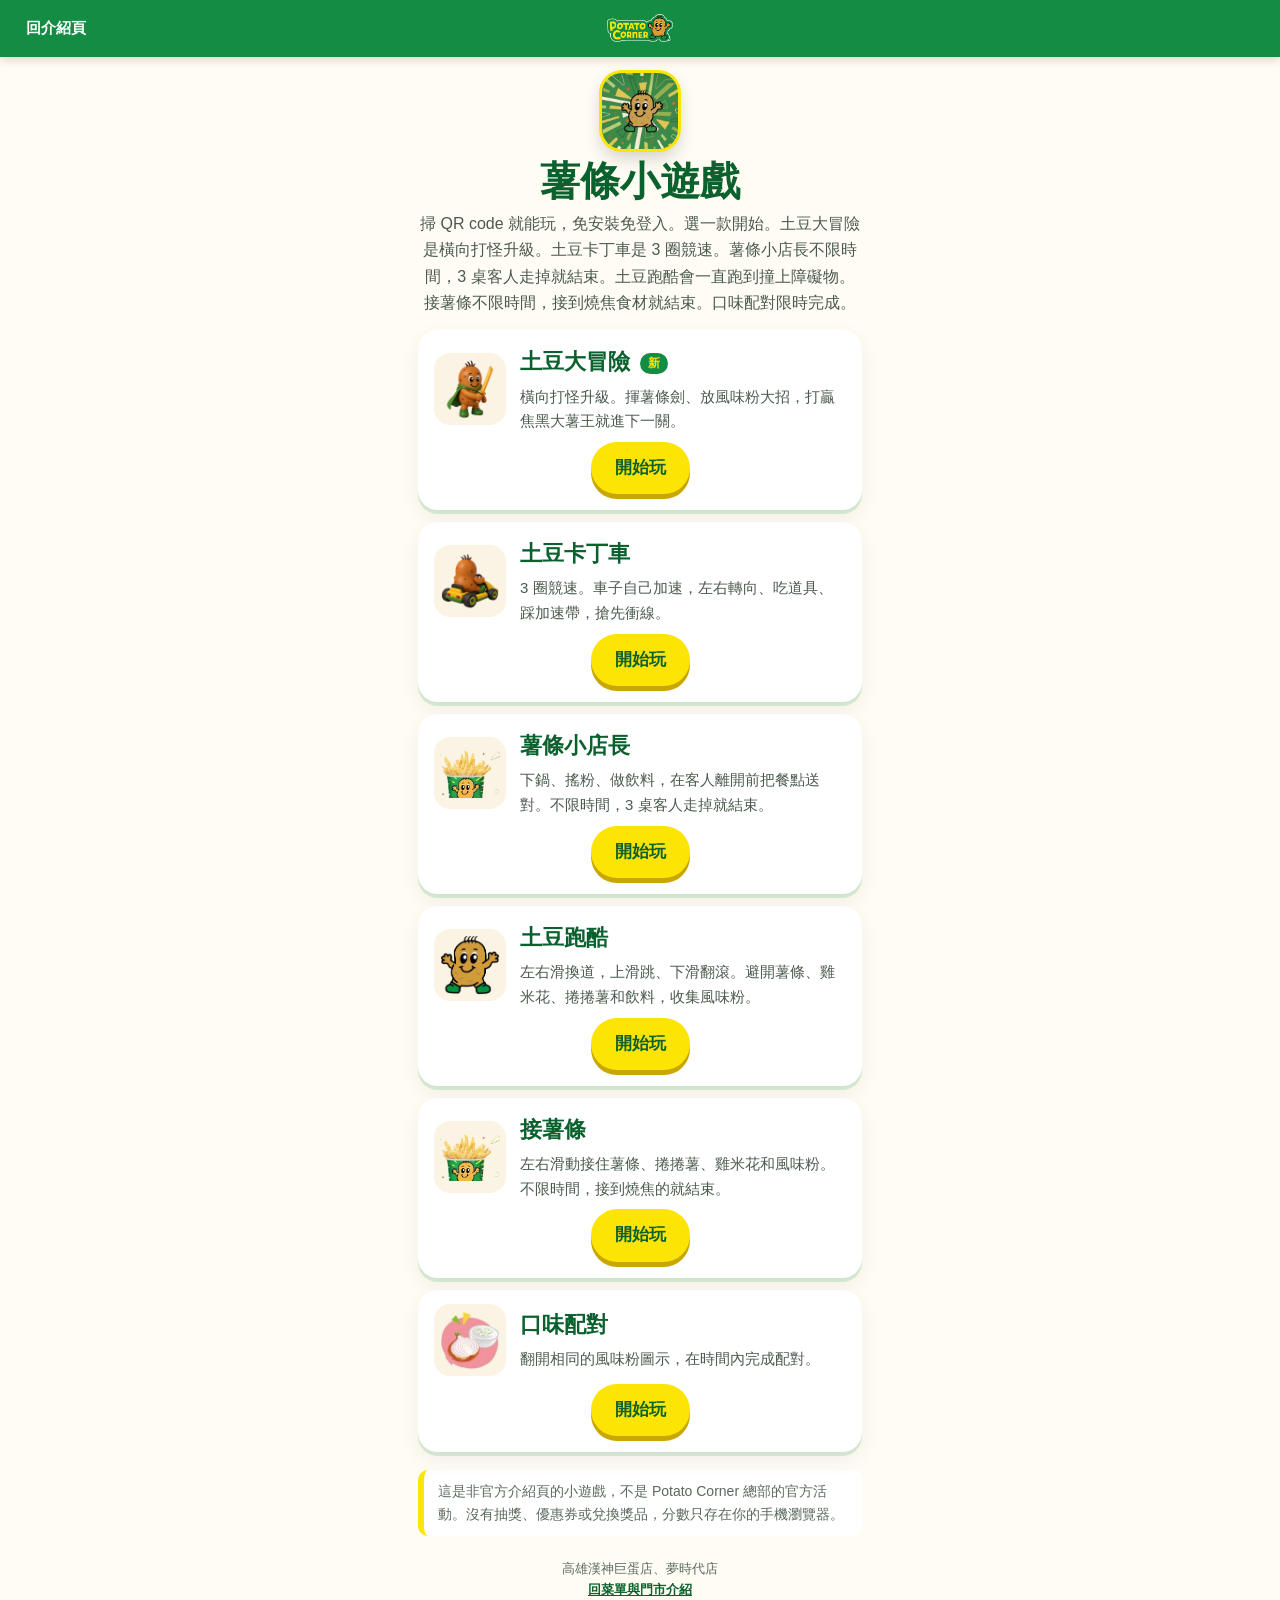
==== games/index.html @ 72d2b655 "Lock game pages against iOS Safari double-tap and pinch zoom" ====
<!DOCTYPE html>
<html lang="zh-Hant-TW">
<head>
<meta charset="utf-8">
<meta name="viewport" content="width=device-width,initial-scale=1,maximum-scale=1.0,user-scalable=no,viewport-fit=cover">
<meta name="theme-color" content="#148c44">
<meta name="apple-mobile-web-app-capable" content="yes">
<title>薯條小遊戲｜Potato Corner（非官方）</title>
<meta name="description" content="六款手機網頁薯條小遊戲：土豆大冒險、土豆卡丁車、薯條小店長、土豆跑酷、接薯條、口味配對。掃 QR code 就能玩，免安裝免登入。這是非官方介紹頁的小遊戲。">
<link rel="icon" href="../assets/favicon.svg" type="image/svg+xml">
<link rel="apple-touch-icon" href="../assets/apple-touch-icon.png">
<link rel="stylesheet" href="games.css?v=24">
</head>
<body class="menu">
<header class="topbar">
<a class="back" href="../index.html">回介紹頁</a>
<a class="brand" href="../index.html"><img src="../assets/logo.webp" alt="Potato Corner" height="28"></a>
<span class="home" style="visibility:hidden;padding:6px 12px">回介紹頁</span>
</header>
<main class="wrap">
<div class="hero-mini">
<img class="mascot-s" src="../assets/mascot.webp" alt="Potato Corner 吉祥物" width="92" height="92">
<h1>薯條小遊戲</h1>
<p>掃 QR code 就能玩，免安裝免登入。選一款開始。土豆大冒險是橫向打怪升級。土豆卡丁車是 3 圈競速。薯條小店長不限時間，3 桌客人走掉就結束。土豆跑酷會一直跑到撞上障礙物。接薯條不限時間，接到燒焦食材就結束。口味配對限時完成。</p>
</div>
<div class="glist">
<a class="gcard" href="quest.html">
<div class="row">
<img class="ico" src="img/quest/thumb.webp" alt="" width="72" height="72">
<div>
<h2>土豆大冒險 <span class="new">新</span></h2>
<p>橫向打怪升級。揮薯條劍、放風味粉大招，打贏焦黑大薯王就進下一關。</p>
</div>
</div>
<div class="go"><span class="btn">開始玩</span></div>
</a>
<a class="gcard" href="kart.html">
<div class="row">
<img class="ico" src="img/kart/thumb.webp" alt="" width="72" height="72">
<div>
<h2>土豆卡丁車</h2>
<p>3 圈競速。車子自己加速，左右轉向、吃道具、踩加速帶，搶先衝線。</p>
</div>
</div>
<div class="go"><span class="btn">開始玩</span></div>
</a>
<a class="gcard" href="shop.html">
<div class="row">
<img class="ico" src="img/fries.png" alt="" width="72" height="72">
<div>
<h2>薯條小店長</h2>
<p>下鍋、搖粉、做飲料，在客人離開前把餐點送對。不限時間，3 桌客人走掉就結束。</p>
</div>
</div>
<div class="go"><span class="btn">開始玩</span></div>
</a>
<a class="gcard" href="run.html">
<div class="row">
<img class="ico" src="img/mascot-run.png" alt="" width="72" height="72">
<div>
<h2>土豆跑酷</h2>
<p>左右滑換道，上滑跳、下滑翻滾。避開薯條、雞米花、捲捲薯和飲料，收集風味粉。</p>
</div>
</div>
<div class="go"><span class="btn">開始玩</span></div>
</a>
<a class="gcard" href="catch.html">
<div class="row">
<img class="ico" src="../assets/icons/fries.webp?v=11" alt="" width="72" height="72">
<div>
<h2>接薯條</h2>
<p>左右滑動接住薯條、捲捲薯、雞米花和風味粉。不限時間，接到燒焦的就結束。</p>
</div>
</div>
<div class="go"><span class="btn">開始玩</span></div>
</a>
<a class="gcard" href="match.html">
<div class="row">
<img class="ico" src="../assets/icons/onion.webp?v=11" alt="" width="72" height="72">
<div>
<h2>口味配對</h2>
<p>翻開相同的風味粉圖示，在時間內完成配對。</p>
</div>
</div>
<div class="go"><span class="btn">開始玩</span></div>
</a>
</div>
<p class="note">這是非官方介紹頁的小遊戲，不是 Potato Corner 總部的官方活動。沒有抽獎、優惠券或兌換獎品，分數只存在你的手機瀏覽器。</p>
<p class="foot">高雄漢神巨蛋店、夢時代店<br><a href="../index.html">回菜單與門市介紹</a></p>
</main>
</body>
</html>
---- games/games.css ----
/* Potato Corner fries mini-games — shared shell */
:root{--g:#148c44;--gd:#0b612e;--y:#fce404;--yl:#fff6bf;--ink:#1d2b1f;--bg:#fffdf3;--card:#fff;--r:20px}
*{box-sizing:border-box}
html{scroll-behavior:smooth}
body{margin:0;font-family:-apple-system,BlinkMacSystemFont,"PingFang TC","Noto Sans TC","Microsoft JhengHei",sans-serif;color:var(--ink);background:var(--bg);line-height:1.65;-webkit-text-size-adjust:100%;-webkit-tap-highlight-color:transparent}
html,body,canvas,button{
  touch-action:none;
  -webkit-user-select:none;
  user-select:none;
  -webkit-touch-callout:none;
}
/* menu and overlays still need to scroll, but not pinch/double-tap zoom */
body.menu,
body.menu .wrap,
body.menu .glist,
body.menu .topbar,
body.menu a,
body.menu button,
.overlay,
.overlay a,
.overlay button,
.how{
  touch-action:manipulation;
  -webkit-user-select:none;
  user-select:none;
  -webkit-touch-callout:none;
}
a{color:var(--gd)}
img{max-width:100%;height:auto;display:block}
button,input{font-family:inherit}
.btn{display:inline-block;background:var(--y);color:var(--gd);font-weight:800;text-decoration:none;padding:12px 24px;border-radius:99px;border:0;font-size:17px;box-shadow:0 5px 0 #c9a600;cursor:pointer;transition:transform .15s,box-shadow .15s}
.btn:hover{transform:translateY(-2px)}
.btn:active{transform:translateY(4px);box-shadow:0 1px 0 #c9a600}
.btn.ghost{background:transparent;color:#fff;box-shadow:inset 0 0 0 2px #fff}
.btn.quiet{background:#fff;color:var(--gd);box-shadow:0 3px 0 rgba(11,97,46,.25)}

/* menu */
body.menu{min-height:100vh;min-height:100dvh;padding:0 0 28px;padding-bottom:calc(28px + env(safe-area-inset-bottom))}
.topbar{display:flex;align-items:center;justify-content:space-between;gap:10px;padding:10px 14px;padding-top:calc(10px + env(safe-area-inset-top));background:var(--g);position:sticky;top:0;z-index:20;box-shadow:0 2px 10px rgba(0,0,0,.18)}
.topbar .back,.topbar .home{flex:none;color:#fff;text-decoration:none;font-weight:700;font-size:15px;padding:6px 12px;border-radius:99px}
.topbar .back:active,.topbar .home:active{background:var(--y);color:var(--gd)}
.topbar .brand{flex:1;display:flex;justify-content:center}
.topbar .brand img{height:28px;width:auto;margin:0 auto}
.wrap{max-width:480px;margin:0 auto;padding:0 18px}
.hero-mini{text-align:center;padding:16px 0 0}
.hero-mini h1{margin:8px 0 6px;font-size:clamp(28px,8vw,40px);color:var(--gd);line-height:1.2}
.hero-mini p{margin:0 auto;max-width:36em;color:#4b5a4d}
.mascot-s{width:76px;height:76px;margin:0 auto;border-radius:20px;box-shadow:0 0 0 3px var(--y),0 8px 18px rgba(0,0,0,.2);object-fit:cover;background:#fff}
.glist{display:grid;gap:12px;margin:14px 0}
.gcard{display:block;background:#fff;border-radius:var(--r);padding:12px 14px 14px;text-decoration:none;color:var(--ink);box-shadow:0 4px 0 rgba(11,138,62,.15),0 8px 22px rgba(0,0,0,.06);border:2px solid transparent;transition:transform .15s,border-color .15s}
.gcard:hover,.gcard:active{border-color:var(--y);transform:translateY(-3px)}
.gcard .row{display:flex;gap:14px;align-items:center}
.gcard .ico{flex:none;width:72px;height:72px;object-fit:contain;background:#fbf4e4;border-radius:16px;padding:6px}
.gcard h2{margin:0 0 4px;font-size:22px;color:var(--gd)}
.gcard p{margin:0;font-size:15px;color:#4b5a4d}
.gcard .go{margin-top:8px;text-align:center}
.note{font-size:14px;color:#5a6a5c;background:#fff;border-left:6px solid var(--y);padding:10px 14px;border-radius:10px;margin:18px 0}
.foot{font-size:13px;color:#5a6a5c;text-align:center;margin:22px 0 8px}
.foot a{font-weight:700}

/* play pages */
body.play{background:#10331c;color:#fff;min-height:100vh;min-height:100dvh;display:flex;flex-direction:column;overflow:hidden;padding-bottom:env(safe-area-inset-bottom);touch-action:none;user-select:none;-webkit-user-select:none;-webkit-touch-callout:none}
body.play .topbar{flex:none}
body.play h1{margin:10px 18px 0;font-size:22px;color:var(--y);text-align:center}
body.play .hint{margin:2px 18px 8px;text-align:center;color:#cfe9d7;font-size:14px}
.hud{display:flex;justify-content:space-between;gap:8px;flex:none;max-width:520px;width:100%;margin:0 auto;padding:0 16px 8px;font-weight:800;font-size:16px}
.hud b{color:var(--y)}
body.play{overscroll-behavior:none}
.stagewrap{position:relative;flex:1 1 auto;min-height:280px;margin:0 12px 8px;border-radius:24px;overflow:hidden;box-shadow:0 0 0 4px var(--y),0 14px 30px rgba(0,0,0,.35);background:linear-gradient(#fff6bf,#ffe36b);max-width:520px;width:calc(100% - 24px);align-self:center}
canvas#stage{display:block;width:100%;height:100%;touch-action:none;-webkit-user-select:none;user-select:none}
.overlay{position:absolute;inset:0;z-index:30;display:flex;flex-direction:column;align-items:center;justify-content:center;gap:10px;background:rgba(6,107,46,.88);padding:18px 16px;overflow-y:auto;-webkit-overflow-scrolling:touch}
.overlay[hidden]{display:none!important}
.overlay .ovt{margin:0;font-size:26px;font-weight:800}
.overlay .ovs{margin:0;font-size:16px;text-align:center;max-width:22em}
.overlay .big{font-size:40px;font-weight:900;color:var(--y)}
.fine{flex:none;margin:0 16px 10px;font-size:12px;color:#9fcdb0;text-align:center}
.rec{width:100%;max-width:330px;background:#fff;color:var(--ink);border-radius:18px;padding:10px 12px;box-shadow:0 4px 0 rgba(0,0,0,.18);text-align:left}
.rec .recl{display:inline-block;background:var(--g);color:var(--y);font-weight:900;font-size:13px;border-radius:99px;padding:1px 12px}
.rec .recb{display:flex;gap:10px;align-items:center;margin:6px 0}
.rec img{width:68px;height:68px;border-radius:14px;object-fit:cover;background:#fbf4e4;flex:none}
.rec img.sq{object-fit:contain;padding:3px;box-sizing:border-box}
.rec b{display:block;font-size:17px;line-height:1.3}
.rec span.rt{display:block;font-size:14px;color:#4b5a4d;line-height:1.45}
.rec a.go{display:block;text-align:center;background:var(--y);color:var(--gd);font-weight:800;text-decoration:none;border-radius:99px;padding:6px 12px;font-size:15px}

/* match */
.match-stage{position:absolute;inset:0;display:flex;flex-direction:column;padding:10px;background:linear-gradient(#fff6bf,#ffe36b)}
.board{flex:1;display:grid;grid-template-columns:repeat(3,1fr);grid-template-rows:repeat(4,1fr);gap:8px;min-height:0}
.mcard{position:relative;border:0;padding:0;background:transparent;cursor:pointer;perspective:600px;min-height:0}
.mcard .inner{position:absolute;inset:0;transition:transform .35s ease;transform-style:preserve-3d;border-radius:14px}
.mcard.on .inner,.mcard.ok .inner{transform:rotateY(180deg)}
.mcard .face{position:absolute;inset:0;backface-visibility:hidden;-webkit-backface-visibility:hidden;border-radius:14px;display:flex;flex-direction:column;align-items:center;justify-content:center;box-shadow:0 3px 0 rgba(11,97,46,.2)}
.mcard .front{background:var(--g);border:3px solid var(--y)}
.mcard .front img{width:58%;height:auto;max-height:64%;object-fit:contain;background:var(--y);border-radius:50%;padding:3px;box-sizing:border-box}
.mcard .back{background:#fff;border:3px solid var(--gd);transform:rotateY(180deg);padding:6px}
.mcard .back img{width:70%;height:58%;object-fit:contain}
.mcard .back span{font-size:11px;font-weight:800;color:var(--gd);text-align:center;line-height:1.2;margin-top:2px}
.mcard.ok .back{border-color:var(--g);background:#eaffef}
.mcard:disabled{cursor:default}

@media (prefers-reduced-motion:reduce){
*,*::before,*::after{animation:none!important;transition:none!important}
.mcard .inner{transition:none}
}

/* run menu badge */
.gcard h2 .new{display:inline-block;background:var(--g);color:var(--y);font-size:12px;font-weight:900;border-radius:99px;padding:1px 8px;vertical-align:middle;margin-left:4px;line-height:1.6}

/* run fullscreen shell */
html.runpage{height:100%;height:100dvh;width:100%;width:100dvw;overflow:hidden;overscroll-behavior:none;touch-action:none}
body.play.runpage{position:fixed;inset:0;width:100vw;width:100dvw;height:100%;height:100dvh;margin:0;padding:0;overflow:hidden;overscroll-behavior:none;touch-action:none;background:#1a3d52}
body.play.runpage .stagewrap{position:absolute;inset:0;width:100vw;width:100dvw;height:100%;height:100dvh;max-width:none;margin:0;border-radius:0;box-shadow:none;align-self:auto;background:#1a3d52;overflow:hidden}
body.play.runpage,body.play.runpage .stagewrap,body.play.runpage canvas#stage{touch-action:none;overscroll-behavior:none}
body.play.runpage canvas#stage{position:absolute;inset:0;width:100%!important;height:100%!important;display:block;margin:0;border:0;border-radius:0}
body.play.runpage .runback{position:absolute;z-index:40;top:calc(8px + env(safe-area-inset-top,0px));left:calc(8px + env(safe-area-inset-left,0px));color:#fff;text-decoration:none;font-weight:700;font-size:13px;line-height:1;padding:7px 11px;border-radius:99px;background:rgba(0,0,0,.36)}
body.play.runpage .runhud{position:absolute;z-index:35;top:calc(10px + env(safe-area-inset-top,0px));left:0;right:0;display:flex;justify-content:center;flex-wrap:wrap;gap:10px 14px;padding:0 12px 0 72px;box-sizing:border-box;font-size:12px;font-weight:700;color:rgba(255,255,255,.86);text-shadow:0 1px 3px rgba(0,0,0,.6);pointer-events:none}
body.play.runpage .runhud b{color:#fce404;font-weight:800}
body.play.runpage .runhud[hidden]{display:none!important}
body.play.runpage .overlay{padding:18px 16px;padding-top:calc(52px + env(safe-area-inset-top,0px));padding-bottom:calc(16px + env(safe-area-inset-bottom,0px))}
.overlay.runstart{background:linear-gradient(180deg,rgba(6,70,28,.42),rgba(6,50,22,.72)),url("img/start-bg.jpg") center/cover no-repeat;justify-content:flex-end}
.overlay .ovlogo{height:44px;width:auto;background:#fff;border-radius:12px;padding:5px 10px;margin-bottom:2px}
.how{width:100%;max-width:330px;background:rgba(6,50,20,.78);border-radius:16px;padding:10px 14px;text-align:left;font-weight:700;font-size:14px;line-height:1.55}
.how div{display:flex;gap:8px;align-items:flex-start;margin:4px 0}
.how span{flex:none;min-width:28px;color:var(--y)}
body.play.runpage .overlay .fine{flex:none;margin:10px 8px 0;font-size:11px;line-height:1.45;color:#d7eadc;text-align:center;max-width:26em}

/* shop manager v9 — endless, cola/sprite/tea, larger order bubbles */
html.shoppage{height:100%;height:100dvh;overflow:hidden;overscroll-behavior:none}
body.play.shoppage{position:fixed;inset:0;width:100vw;height:100%;height:100dvh;margin:0;padding:0;overflow:hidden;overscroll-behavior:none;touch-action:none;background:#14633a;-webkit-user-select:none;user-select:none;-webkit-touch-callout:none}
body.play.shoppage .stagewrap{position:absolute;inset:0;width:100%;height:100%;max-width:none;margin:0;border-radius:0;box-shadow:none;align-self:auto;background:#14633a;overflow:hidden}
.shop-stage{position:absolute;inset:0;overflow:hidden;color:var(--ink);background:#1a7a42}

/* top HUD: coins left, lives right — keep the center clear for order bubbles */
.shop-tophud{position:absolute;left:0;right:0;top:0;z-index:30;height:34px;display:flex;align-items:center;justify-content:space-between;padding:3px 8px;padding-top:calc(3px + env(safe-area-inset-top,0px));padding-right:78px;pointer-events:none;box-sizing:content-box}
.shop-tophud > *{pointer-events:auto}
.shop-tophud[hidden]{display:flex!important;visibility:hidden;pointer-events:none}
body.play.shoppage.playing .shop-tophud[hidden]{display:flex!important;visibility:visible;pointer-events:none}
body.play.shoppage.playing .shop-tophud[hidden] > *{pointer-events:auto}
.hud-left,.hud-right{display:flex;align-items:center;gap:8px;pointer-events:auto;z-index:2}
.shopback{color:#fff;text-decoration:none;font-weight:700;font-size:12px;padding:5px 10px;border-radius:99px;background:rgba(0,0,0,.38);z-index:2}
.hud-pause{appearance:none;border:0;background:rgba(0,0,0,.4);color:#fff;font-weight:800;font-size:12px;border-radius:99px;padding:5px 10px;cursor:pointer;font-family:inherit;z-index:2;margin-right:0}
.shop-stage .hud-mute{position:absolute;top:4px;right:8px;top:calc(3px + env(safe-area-inset-top,0px));z-index:34;appearance:none;border:0;background:rgba(0,0,0,.4);color:#fff;font-weight:800;font-size:12px;line-height:1;border-radius:99px;padding:5px 10px;cursor:pointer;font-family:inherit;pointer-events:auto}
.shop-stage .hud-mute[aria-pressed="true"]{background:rgba(80,20,20,.7);color:#fce404}
.hud-pause[hidden]{display:none}
body.play.shoppage.playing .hud-pause{display:block}
.hud-coin,.hud-lives{display:flex;align-items:center;gap:6px;background:rgba(8,50,22,.72);border-radius:99px;padding:4px 10px;box-shadow:0 2px 0 rgba(0,0,0,.25);color:#fff;font-size:11px;font-weight:800;white-space:nowrap;pointer-events:none}
.hud-coin b,.hud-lives b,.hud-center b{color:#fce404;font-weight:900}
.hud-center{display:none}
.lives-lab{font-size:11px}
.hearts{display:inline-flex;align-items:center;gap:3px}
.heart{position:relative;width:14px;height:14px;display:inline-block;flex:none}
.heart:before,.heart:after{content:"";position:absolute;top:1px;width:8px;height:12px;background:#ff4d62;border-radius:8px 8px 0 0}
.heart:before{left:7px;transform:rotate(-45deg);transform-origin:0 100%}
.heart:after{left:7px;transform:rotate(45deg);transform-origin:100% 100%}
.heart.off:before,.heart.off:after{background:rgba(255,255,255,.32)}
.hud-coin{display:flex;align-items:center;gap:6px}
.goalbar{display:inline-block;width:72px;height:8px;background:rgba(255,255,255,.25);border-radius:99px;overflow:hidden;vertical-align:middle}
.goalbar i,.goalbar #goalFill{display:block;height:100%;width:0;background:linear-gradient(90deg,#fce404,#fff6bf);border-radius:99px;transition:width .2s}
.goallab{font-size:10px;opacity:.95}

/* upper ~40%: street / mall, customers in a row behind the counter */
.shop-stage .plaza{position:absolute;left:0;right:0;top:0;height:56%;background:url("img/shop/plaza-wide.webp") center 30%/cover no-repeat;pointer-events:none;z-index:0}
.shop-stage .custs{position:absolute;left:0;right:0;top:calc(52px + env(safe-area-inset-top,0px));bottom:46%;height:auto;z-index:4;padding:0 6px;box-sizing:border-box;pointer-events:none}
.shop-stage .cust{position:absolute;left:50%;bottom:2%;width:20%;max-width:160px;display:flex;flex-direction:column;align-items:center;gap:3px;pointer-events:auto;cursor:pointer;border:0;background:transparent;padding:0;color:inherit;font:inherit;z-index:2;transition:left .7s ease,transform .7s ease,opacity .35s;transform:translateX(-50%);-webkit-tap-highlight-color:transparent}
.shop-stage .cust.entering{left:94%!important;transform:translateX(-50%) scale(.7);opacity:.8;z-index:1}
.shop-stage .cust.leaving{opacity:0;transform:translateX(-50%) translateY(10px) scale(.9)}
.shop-stage .cust.happy-leave{opacity:0;transform:translateX(-50%) translateY(-16px) scale(.9)}
.shop-stage .cust .bubble{background:#fff;border-radius:14px;padding:7px 8px 8px;width:auto;min-width:96px;max-width:168px;max-height:none;overflow:visible;box-shadow:0 3px 0 rgba(0,0,0,.16),0 5px 10px rgba(0,0,0,.14);display:flex;flex-wrap:wrap;gap:6px;justify-content:center;align-items:center;position:relative;box-sizing:border-box}
.shop-stage .cust .bubble:after{content:"";position:absolute;left:50%;bottom:-7px;margin-left:-6px;border:7px solid transparent;border-top-color:#fff;border-bottom-width:0}
.shop-stage .cust .need{position:relative;display:inline-flex;flex-direction:column;align-items:center;background:#fbf4e4;border-radius:9px;padding:4px 10px 5px 4px;gap:2px}
.shop-stage .cust .need img{width:32px;height:32px;object-fit:contain;display:block;max-width:none}
.shop-stage .cust .need.drink-need img{width:38px;height:38px}
.shop-stage .cust .need.drink-cola{background:#f3e0d0}
.shop-stage .cust .need.drink-sprite{background:#d9f5d4}
.shop-stage .cust .need.drink-tea{background:#f8e3b8}
.shop-stage .cust .need img.flav{position:absolute;right:1px;top:18px;width:22px;height:22px;margin:0;background:#fff;border-radius:50%;padding:1px;box-shadow:0 1px 0 rgba(0,0,0,.2)}
.shop-stage .cust .need.done{opacity:.32;filter:grayscale(.7)}
.shop-stage .cust .need.drink-need,.shop-stage .cust .need.food-need{flex-direction:column;gap:1px}
.shop-stage .cust .need .dlab{display:block;font-size:14px;font-weight:900;line-height:1.1;color:#1a1a1a;font-style:normal;letter-spacing:0;white-space:nowrap}
.shop-stage .cust .pbar{width:76%;height:8px;background:rgba(255,255,255,.55);border-radius:99px;overflow:hidden;box-shadow:0 1px 0 rgba(0,0,0,.2);flex:none}
.shop-stage .cust .pbar i{display:block;height:100%;border-radius:99px}
.shop-stage .cust .body{width:50px;height:64px;object-fit:contain;object-position:bottom center;filter:drop-shadow(0 2px 2px rgba(0,0,0,.35));pointer-events:none;display:block;max-width:none}
.shop-stage .cust .fly-coin{position:absolute;width:22px;height:22px;left:50%;margin-left:-11px;top:20%;pointer-events:none;animation:coinfly .8s ease-out forwards;z-index:5;max-width:none}
@keyframes coinfly{0%{opacity:1;transform:translateY(0) scale(.8)}100%{opacity:0;transform:translateY(-48px) scale(1.15)}}

/* lower ~60%: wood body + stainless worktop, 6 perspective columns */
.shop-stage .counter{position:absolute;left:0;right:0;bottom:0;height:48%;z-index:5;background:url("img/shop/wood.webp") center/cover no-repeat,#8b5a2b;box-shadow:0 -8px 16px rgba(0,0,0,.28);padding:0;display:flex;flex-direction:column;overflow:visible}
.shop-stage .counter:after{content:"";flex:none;height:14px;background:linear-gradient(#6a3e1c,#4a2a12);box-shadow:0 -2px 0 rgba(255,255,255,.12),0 3px 6px rgba(0,0,0,.35)}
.shop-stage .counter-deck{flex:1;min-height:0;min-width:0;position:relative;display:grid;grid-template-columns:1.05fr 1.2fr 1.05fr 1.12fr 1.12fr 1.2fr;gap:6px;padding:8px 12px 6px;margin:8px 16px 0;background:url("img/shop/steel-counter.webp") center/cover no-repeat,#8a939a;box-shadow:inset 0 0 0 3px #b7c0c6,inset 0 0 0 7px #6e777e,0 8px 14px rgba(0,0,0,.28);border-radius:8px 8px 0 0;overflow:visible}

.shop-stage .col{min-width:0;min-height:0;height:100%;display:flex;flex-direction:column;align-items:center;justify-content:flex-start;gap:4px;transform-origin:50% 100%}
.shop-stage .col-3{justify-content:stretch;gap:3px}
.shop-stage .col-3 > .cell{flex:1 1 0;width:100%;height:auto;margin:0}

.shop-stage .col-jars{display:grid;grid-template-columns:1fr 1fr;grid-template-rows:1fr 1fr;gap:3px;align-content:stretch;padding-top:0}
.shop-stage .col-jars > .cell{width:100%;height:100%;min-height:0;transform:none}
.shop-stage .col-fryers{background:linear-gradient(180deg,rgba(70,78,86,.35),rgba(30,36,42,.2));border-radius:6px;padding:3px}

.shop-stage .cell,
.shop-stage .fryer,
.shop-stage .slot,
.shop-stage .st,
.shop-stage .drink-eq{
  position:relative;min-width:0;min-height:0;
  display:flex;flex-direction:column;align-items:center;justify-content:center;
  padding:0;margin:0;border:0;cursor:pointer;font:inherit;color:#fff;
  background:linear-gradient(180deg,rgba(30,36,42,.2),rgba(12,16,20,.4));
  box-shadow:inset 0 2px 5px rgba(0,0,0,.5),inset 0 -1px 0 rgba(255,255,255,.18),0 1px 0 rgba(255,255,255,.12);
  border-radius:6px;
  -webkit-tap-highlight-color:transparent;
  overflow:hidden;
}
.shop-stage .cell:active,.shop-stage .fryer:active,.shop-stage .slot:active,.shop-stage .st:active,.shop-stage .drink-eq:active{filter:brightness(1.06)}

.shop-stage .fryer .art,
.shop-stage .slot .dish,
.shop-stage .drink-eq .art,
.shop-stage .bins .st img,
.shop-stage .st img,
.shop-stage .jars .st img,
.shop-stage .col img.art,
.shop-stage .col img.dish,
.shop-stage .raw img,
.shop-stage .flav img{
  display:block;pointer-events:none;user-select:none;
  max-width:none;max-height:none;
  width:100%;height:100%;
  object-fit:contain;
  filter:drop-shadow(0 2px 3px rgba(0,0,0,.35));
}
.shop-stage .fryer .art{object-fit:cover;width:112%;height:112%}
.shop-stage .slot .dish{object-fit:contain;width:90%;height:90%;z-index:1}
.shop-stage .drink-eq .art{object-fit:cover;width:104%;height:104%;object-position:center 58%}
.shop-stage .raw img{width:104%;height:104%;object-fit:cover;object-position:center 42%;position:relative;z-index:1}
.shop-stage .flav img{width:108%;height:108%;object-fit:contain;position:relative;z-index:1}
.shop-stage .st span{display:none!important}
.shop-stage #plates{background:linear-gradient(180deg,rgba(120,90,30,.22),rgba(40,30,12,.12));border-radius:6px;padding:3px}
.shop-stage #serves{background:linear-gradient(180deg,rgba(20,120,50,.26),rgba(10,40,20,.12));border-radius:6px;padding:3px}
.shop-stage #flavs.need-flav .flav{box-shadow:inset 0 0 0 2px rgba(252,228,4,.85),0 0 8px rgba(252,228,4,.35);animation:jarhint 1.1s ease-in-out infinite}
@keyframes jarhint{0%,100%{filter:brightness(1)}50%{filter:brightness(1.12)}}
.shop-stage .slot.plate.wait-flav{box-shadow:inset 0 0 0 3px #fce404,0 0 12px rgba(252,228,4,.7);overflow:visible;z-index:4;animation:waitpulse 1s ease-in-out infinite}
@keyframes waitpulse{0%,100%{box-shadow:inset 0 0 0 3px #fce404,0 0 8px rgba(252,228,4,.45)}50%{box-shadow:inset 0 0 0 3px #fff3a8,0 0 16px rgba(252,228,4,.9)}}
.shop-stage .flav-arrow{position:absolute;left:3px;top:50%;width:0;height:0;margin:0;border:7px solid transparent;border-right-color:#fce404;border-left-width:0;transform:translateY(-50%);z-index:7;filter:drop-shadow(0 1px 2px rgba(0,0,0,.65));animation:arrownudge .7s ease-in-out infinite;pointer-events:none}
@keyframes arrownudge{0%,100%{transform:translate(0,-50%)}50%{transform:translate(-4px,-50%)}}
.shop-stage .drink-eq.kind-cola{box-shadow:inset 0 0 0 3px #6a2410,inset 0 2px 5px rgba(0,0,0,.45)}
.shop-stage .drink-eq.kind-sprite{box-shadow:inset 0 0 0 3px #1f8a38,inset 0 2px 5px rgba(0,0,0,.45)}
.shop-stage .drink-eq.kind-tea{box-shadow:inset 0 0 0 3px #d49220,inset 0 2px 5px rgba(0,0,0,.45)}
.shop-stage .drink-eq .mlab,.shop-stage .drink-eq .plab{display:none!important}
.shop-stage .drink-eq .cup-badge{display:none!important}
.shop-stage .slot.plate .plab,.shop-stage .slot.serve .plab{display:none!important}

.shop-stage .fryer{--cook:1}
.shop-stage .fryer .art{z-index:1;object-fit:cover;width:122%;height:122%;object-position:70% 48%}
.shop-stage .fryer.ready .art{transform:translateY(-2px)}
.shop-stage .fryer .oil-food{display:none}
.shop-stage .fryer .heat{
  position:absolute;left:12%;right:12%;top:6%;height:42%;margin:0;
  pointer-events:none;z-index:3;display:none;overflow:hidden;
}
.shop-stage .fryer.cook .heat,
.shop-stage .fryer.ready .heat{display:block}
.shop-stage .fryer .heat i{
  position:absolute;bottom:0;width:28%;height:70%;margin:0;border-radius:50%;
  background:rgba(255,255,255,.16);filter:blur(7px);
  animation:heatrise 1.7s ease-in infinite;
}
.shop-stage .fryer .heat i:nth-child(1){left:10%;animation-delay:0s}
.shop-stage .fryer .heat i:nth-child(2){left:38%;width:22%;animation-delay:.4s;animation-duration:2s}
.shop-stage .fryer .heat i:nth-child(3){left:62%;animation-delay:.8s}
@keyframes heatrise{
  0%{transform:translateY(20%) scale(.8);opacity:0}
  25%{opacity:.5}
  100%{transform:translateY(-90%) scale(1.2);opacity:0}
}
.shop-stage .fryer .bubbles,
.shop-stage .fryer .smoke{
  position:absolute;left:9%;right:9%;top:16%;bottom:28%;
  pointer-events:none;z-index:3;overflow:hidden;display:none;
}
.shop-stage .fryer.cook .bubbles,
.shop-stage .fryer.ready .bubbles{display:block}
.shop-stage .fryer.burnt .smoke{display:block}
.shop-stage .fryer .bubbles i{
  position:absolute;bottom:10%;width:7px;height:7px;margin:0;
  border-radius:50%;background:rgba(255,248,200,.62);
  box-shadow:0 0 3px rgba(255,236,160,.75);
  animation:oilbubble 1.15s ease-in infinite;
}
.shop-stage .fryer .bubbles i:nth-child(1){left:14%;animation-duration:1.05s}
.shop-stage .fryer .bubbles i:nth-child(2){left:28%;animation-duration:1.32s;animation-delay:.15s;width:5px;height:5px}
.shop-stage .fryer .bubbles i:nth-child(3){left:42%;animation-duration:1.12s;animation-delay:.35s}
.shop-stage .fryer .bubbles i:nth-child(4){left:55%;animation-duration:1.4s;animation-delay:.08s;width:6px;height:6px}
.shop-stage .fryer .bubbles i:nth-child(5){left:68%;animation-duration:1.18s;animation-delay:.28s}
.shop-stage .fryer .bubbles i:nth-child(6){left:80%;animation-duration:1.26s;animation-delay:.5s;width:5px;height:5px}
.shop-stage .fryer .bubbles i:nth-child(7){left:22%;bottom:28%;animation-duration:1.08s;animation-delay:.4s;width:4px;height:4px}
.shop-stage .fryer .bubbles i:nth-child(8){left:72%;bottom:30%;animation-duration:1.22s;animation-delay:.22s;width:5px;height:5px}
@keyframes oilbubble{
  0%{transform:translateY(0) scale(.5);opacity:0}
  18%{opacity:.85}
  100%{transform:translateY(-130%) scale(1.15);opacity:0}
}
.shop-stage .fryer .smoke i{
  position:absolute;bottom:0;width:28%;height:55%;margin:0;
  border-radius:50%;background:rgba(70,62,54,.4);filter:blur(5px);
  animation:fryersmoke 1.7s ease-out infinite;
}
.shop-stage .fryer .smoke i:nth-child(1){left:12%;animation-delay:0s}
.shop-stage .fryer .smoke i:nth-child(2){left:32%;animation-delay:.3s;width:22%}
.shop-stage .fryer .smoke i:nth-child(3){left:52%;animation-delay:.55s}
.shop-stage .fryer .smoke i:nth-child(4){left:70%;animation-delay:.2s;width:24%}
@keyframes fryersmoke{
  0%{transform:translateY(0) scale(.6);opacity:.5}
  100%{transform:translateY(-80%) scale(1.7);opacity:0}
}
.shop-stage .fryer.ready{box-shadow:inset 0 0 0 3px #fce404,inset 0 2px 5px rgba(0,0,0,.45)}
.shop-stage .fryer.cook{box-shadow:inset 0 0 0 3px rgba(252,228,4,.75),inset 0 2px 5px rgba(0,0,0,.5)}
.shop-stage .fryer.burnt{box-shadow:inset 0 0 0 3px #8a3a18,inset 0 2px 5px rgba(0,0,0,.55)}
.shop-stage .fryer .ring{position:absolute;right:3px;top:3px;width:14px;height:14px;margin:0;border-radius:50%;background:conic-gradient(#fce404 calc(var(--p,0)*1%),rgba(255,255,255,.25) 0);-webkit-mask:radial-gradient(farthest-side,transparent 58%,#000 61%);mask:radial-gradient(farthest-side,transparent 58%,#000 61%);pointer-events:none;opacity:0;z-index:4}
.shop-stage .fryer.cook .ring,.shop-stage .fryer.ready .ring,.shop-stage .fryer.burnt .ring{opacity:1}
.shop-stage .fryer.ready .ring{background:conic-gradient(#148c44 100%,#148c44 0)}
.shop-stage .fryer.burnt .ring{background:conic-gradient(#5a2a14 100%,#5a2a14 0)}

.shop-stage .slot .hold{position:absolute;left:50%;top:48%;transform:translate(-50%,-50%);z-index:2;width:86%;height:82%;display:flex;align-items:center;justify-content:center;pointer-events:none;overflow:hidden}
.shop-stage .slot .hold .item{pointer-events:auto;width:100%;height:100%;border-width:2px;max-width:none;max-height:none}
.shop-stage .slot .hold .item img{width:100%;height:100%;object-fit:contain;max-width:none;max-height:none}
.shop-stage .slot .hold .item img.flav,
.shop-stage .item img.flav{position:absolute;right:0;bottom:0;width:30%;height:30%;max-width:24px;max-height:24px;object-fit:contain;background:#fff;border-radius:50%;padding:1px;box-shadow:0 1px 0 rgba(0,0,0,.25);z-index:3}
.shop-stage .slot.filled .dish{opacity:0;visibility:hidden}
.shop-stage .slot.busy .hold{animation:shakecup .16s linear infinite;overflow:visible}
@keyframes shakecup{0%,100%{transform:translate(-50%,-50%) rotate(-7deg)}50%{transform:translate(-50%,-50%) rotate(7deg)}}
.shop-stage .item .dust{
  position:absolute;left:16%;right:16%;top:22%;bottom:10%;
  border-radius:46%;pointer-events:none;z-index:2;mix-blend-mode:multiply;opacity:.52;
}
.shop-stage .item.flav-onion .dust{background:rgba(245,236,214,.8)}
.shop-stage .item.flav-bbq .dust{background:rgba(122,64,28,.58)}
.shop-stage .item.flav-cheese .dust{background:rgba(238,132,22,.62)}
.shop-stage .item.flav-chili .dust{background:rgba(180,78,30,.55)}
.shop-stage .sprinkles{position:absolute;inset:0;pointer-events:none;z-index:5;overflow:visible}
.shop-stage .sprinkles i{
  position:absolute;top:6%;width:5px;height:5px;margin:0;border-radius:50%;opacity:.95;
  animation:fallpowder .5s linear infinite;
}
.shop-stage .slot.flav-onion .sprinkles i{background:#f3ead6;box-shadow:0 0 2px #fff}
.shop-stage .slot.flav-bbq .sprinkles i{background:#8a4a20}
.shop-stage .slot.flav-cheese .sprinkles i{background:#ee8416}
.shop-stage .slot.flav-chili .sprinkles i{background:#c45a28}
@keyframes fallpowder{
  0%{transform:translateY(-6px) scale(1);opacity:.95}
  100%{transform:translateY(34px) scale(.4);opacity:0}
}

.shop-stage .item{position:relative;width:100%;height:100%;display:grid;place-items:center;flex:none;border:2px solid transparent;border-radius:10px;touch-action:none;filter:drop-shadow(0 2px 2px rgba(0,0,0,.35));overflow:hidden;min-width:0;min-height:0}
.shop-stage .item img{width:100%;height:100%;object-fit:contain;pointer-events:none;max-width:none;max-height:none}
.shop-stage .item.picked{border-color:#fce404;background:rgba(255,255,255,.18)}
.shop-stage .item.burnt{filter:grayscale(.4) brightness(.7)}
.shop-stage .item.ghost{position:fixed;z-index:60;pointer-events:none;opacity:.95;margin:0;width:56px;height:56px;overflow:visible}

.shop-stage .drink-eq .drink-fill{display:none!important}
.shop-stage .drink-eq.kind-cola .drink-fill{background:linear-gradient(#6a3a22,#2a1208)}
.shop-stage .drink-eq.kind-sprite .drink-fill{background:linear-gradient(#c8f59a,#2ea84a)}
.shop-stage .drink-eq.kind-tea .drink-fill{background:linear-gradient(#f0c56a,#c47a18)}
.shop-stage .drink-eq .mlab{position:absolute;top:5%;left:50%;transform:translateX(-50%);z-index:4;font-size:10px;font-weight:900;letter-spacing:.04em;line-height:1.2;padding:1px 6px;border-radius:4px;color:#fff;text-shadow:0 1px 1px rgba(0,0,0,.55);background:#157a32;box-shadow:0 1px 2px rgba(0,0,0,.4);pointer-events:none;white-space:nowrap}
.shop-stage .drink-eq.kind-cola .mlab{background:#3a160c}
.shop-stage .drink-eq.kind-sprite .mlab{background:#1a8a38}
.shop-stage .drink-eq.kind-tea .mlab{background:#c47a18;color:#1a1400;text-shadow:0 1px 0 rgba(255,255,255,.35)}
.shop-stage .drink-eq .cup-out{position:absolute;left:70%;bottom:4%;width:26%;height:70%;margin:0;object-fit:contain;z-index:3;filter:drop-shadow(0 2px 2px rgba(0,0,0,.45));pointer-events:auto;max-width:none}
.shop-stage .drink-eq.busy{filter:brightness(1.08)}

.shop-stage .plab,
.shop-stage .st span{
  position:absolute;left:0;right:0;bottom:0;z-index:5;
  display:block;margin:0;padding:1px 2px;
  font-size:7px;font-weight:800;letter-spacing:.01em;line-height:1.15;text-align:center;
  color:#fff;text-shadow:0 1px 2px #000;
  background:linear-gradient(180deg,rgba(0,0,0,0),rgba(0,0,0,.62));
  pointer-events:none;white-space:nowrap;overflow:hidden;text-overflow:ellipsis;
}

.shop-stage .trash-eq{position:absolute;left:2px;bottom:2px;z-index:6;width:32px;height:36px;padding:0;border:0;background:transparent;cursor:pointer;-webkit-tap-highlight-color:transparent}
.shop-stage .trash-eq .art{width:100%;height:100%;object-fit:contain;filter:drop-shadow(0 2px 2px rgba(0,0,0,.5));max-width:none}

.shop-stage .toast{position:absolute;left:50%;top:18%;transform:translate(-50%,-16px);background:rgba(6,50,20,.92);color:var(--y);font-weight:800;padding:6px 14px;border-radius:99px;opacity:0;pointer-events:none;z-index:8;white-space:nowrap;font-size:13px;box-shadow:0 3px 0 rgba(0,0,0,.25)}
.shop-stage .toast.on{opacity:1;transform:translate(-50%,0);transition:opacity .15s,transform .15s}
.overlay.shopstart{background:linear-gradient(180deg,rgba(6,70,28,.5),rgba(6,50,22,.78)),url("img/start-bg.jpg") center/cover no-repeat;justify-content:flex-end}
body.play.shoppage .overlay{z-index:40;gap:6px;padding:8px 16px;padding-top:calc(8px + env(safe-area-inset-top,0px));padding-bottom:calc(8px + env(safe-area-inset-bottom,0px));overflow:hidden;justify-content:center}
body.play.shoppage .overlay .ovt{font-size:22px}
body.play.shoppage .overlay .ovs{font-size:15px}
body.play.shoppage .overlay .big{font-size:32px}
body.play.shoppage .overlay .rec{max-width:min(380px,68vw);padding:8px 10px}
body.play.shoppage .overlay .rec img{width:52px;height:52px}
body.play.shoppage .overlay .btn{padding:8px 22px;font-size:16px;box-shadow:0 3px 0 #c9a600}
body.play.shoppage .overlay .fine{flex:none;margin:4px 8px 0;font-size:11px;line-height:1.45;color:#d7eadc;text-align:center;max-width:26em}
body.play.shoppage .how{max-width:min(520px,92%)}
body.play.shoppage .overlay .ovlogo[hidden]{display:none!important}

/* portrait: rotate the WHOLE landscape stage as one block — columns stay columns */
@media (orientation: portrait){
html.shoppage,body.play.shoppage{width:100vw;height:100%;height:100dvh}
body.play.shoppage .stagewrap{
  width:100dvh;height:100dvw;max-width:none;
  position:fixed;top:0;left:0;
  transform:rotate(-90deg) translateX(-100%);
  transform-origin:top left;
  inset:auto;
}
}
/* catch fries fullscreen shell — same chrome as runner */
html.catchpage{height:100%;height:100dvh;overflow:hidden;overscroll-behavior:none;touch-action:none}
body.play.catchpage{position:fixed;inset:0;width:100vw;height:100%;height:100dvh;margin:0;padding:0;overflow:hidden;overscroll-behavior:none;touch-action:none;background:#0e5a2c;-webkit-user-select:none;user-select:none}
body.play.catchpage .stagewrap{position:absolute;inset:0;width:100vw;height:100%;height:100dvh;max-width:none;margin:0;border-radius:0;box-shadow:none;align-self:auto;background:#0e5a2c}
body.play.catchpage,body.play.catchpage .stagewrap,body.play.catchpage canvas#stage{touch-action:none;overscroll-behavior:none}
body.play.catchpage .runback{position:absolute;z-index:40;top:calc(8px + env(safe-area-inset-top,0px));left:calc(8px + env(safe-area-inset-left,0px));color:#fff;text-decoration:none;font-weight:700;font-size:13px;line-height:1;padding:7px 11px;border-radius:99px;background:rgba(0,0,0,.36)}
body.play.catchpage .runhud{position:absolute;z-index:35;top:calc(10px + env(safe-area-inset-top,0px));left:0;right:0;display:flex;justify-content:center;flex-wrap:wrap;gap:10px 18px;padding:0 12px 0 72px;box-sizing:border-box;font-size:13px;font-weight:700;color:rgba(255,255,255,.9);text-shadow:0 1px 3px rgba(0,0,0,.6);pointer-events:none}
body.play.catchpage .runhud b{color:#fce404;font-weight:800}
body.play.catchpage .runhud[hidden]{display:none!important}
body.play.catchpage .overlay{padding:18px 16px;padding-top:calc(52px + env(safe-area-inset-top,0px));padding-bottom:calc(16px + env(safe-area-inset-bottom,0px))}
body.play.catchpage .overlay .fine{flex:none;margin:10px 8px 0;font-size:11px;line-height:1.45;color:#d7eadc;text-align:center;max-width:26em}
body.play.catchpage .how{max-width:min(520px,92%)}

/* potato kart — fullscreen racer */
html.kartpage{height:100%;height:100dvh;width:100%;width:100dvw;overflow:hidden;overscroll-behavior:none;touch-action:none}
body.play.kartpage{position:fixed;inset:0;width:100vw;width:100dvw;height:100%;height:100dvh;margin:0;padding:0;overflow:hidden;overscroll-behavior:none;touch-action:none;background:#148c44}
body.play.kartpage .stagewrap{position:absolute;inset:0;width:100vw;width:100dvw;height:100%;height:100dvh;max-width:none;margin:0;border-radius:0;box-shadow:none;align-self:auto;background:#4ec3f5;overflow:hidden}
body.play.kartpage,body.play.kartpage .stagewrap,body.play.kartpage canvas#stage{touch-action:none;overscroll-behavior:none}
body.play.kartpage canvas#stage{position:absolute;inset:0;width:100%!important;height:100%!important;display:block;margin:0;border:0;border-radius:0}
body.play.kartpage .kartback{position:absolute;z-index:40;top:calc(8px + env(safe-area-inset-top,0px));left:calc(8px + env(safe-area-inset-left,0px));color:#fff;text-decoration:none;font-weight:700;font-size:13px;line-height:1;padding:7px 11px;border-radius:99px;background:rgba(0,0,0,.36)}
body.play.kartpage .kart-mute{position:absolute;z-index:40;top:calc(8px + env(safe-area-inset-top,0px));right:calc(8px + env(safe-area-inset-right,0px));appearance:none;border:0;background:rgba(0,0,0,.4);color:#fff;font-weight:800;font-size:12px;line-height:1;border-radius:99px;padding:7px 11px;cursor:pointer;font-family:inherit}
body.play.kartpage .kart-mute[aria-pressed="true"]{background:rgba(80,20,20,.7);color:#fce404}
body.play.kartpage .karthud{position:absolute;z-index:35;top:calc(8px + env(safe-area-inset-top,0px));left:0;right:0;display:flex;flex-direction:column;align-items:center;gap:6px;padding:0 72px;box-sizing:border-box;pointer-events:none;text-shadow:0 1px 3px rgba(0,0,0,.65)}
body.play.kartpage .karthud[hidden]{display:none!important}
.kh-top{display:flex;flex-direction:column;align-items:center;gap:0}
.kh-rank{font-size:clamp(28px,8vw,44px);font-weight:900;color:#fce404;line-height:1;letter-spacing:.02em}
.kh-meta{display:flex;gap:14px;font-size:13px;font-weight:700;color:rgba(255,255,255,.92)}
.kh-meta b{color:#fce404;font-weight:900}
.kh-prog{position:relative;width:min(240px,62vw);height:16px;margin-top:2px}
.kh-track{position:absolute;left:0;right:0;top:6px;height:4px;border-radius:99px;background:rgba(0,0,0,.35);box-shadow:inset 0 0 0 1px rgba(255,255,255,.25)}
.kp{position:absolute;top:2px;width:12px;height:12px;margin-left:-6px;border-radius:50%;box-shadow:0 0 0 2px rgba(255,255,255,.9);pointer-events:none}
.kp-you{background:#fce404;width:14px;height:14px;top:1px;margin-left:-7px;z-index:4}
.kp-cheese{background:#f5a623;z-index:3}
.kp-bbq{background:#6b3b1f;z-index:2}
.kp-chili{background:#e04a1f;z-index:3}
.kart-controls{position:absolute;inset:0;z-index:36;pointer-events:none}
.kart-controls[hidden]{display:none!important}
.kart-pad{position:absolute;left:calc(12px + env(safe-area-inset-left,0px));bottom:calc(16px + env(safe-area-inset-bottom,0px));display:flex;gap:12px;pointer-events:auto}
.kbtn,.kart-item{appearance:none;border:0;padding:0;margin:0;width:70px;height:70px;border-radius:50%;display:grid;place-items:center;color:#fff;cursor:pointer;font-family:inherit;pointer-events:auto;touch-action:none;-webkit-tap-highlight-color:transparent;background:radial-gradient(circle at 34% 28%,rgba(255,255,255,.38),rgba(255,255,255,.08) 38%,rgba(0,0,0,.3) 72%),rgba(8,22,16,.5);border:2.5px solid rgba(255,255,255,.42);box-shadow:0 5px 0 rgba(0,0,0,.34),0 8px 14px rgba(0,0,0,.22),inset 0 2px 2px rgba(255,255,255,.4),inset 0 -4px 5px rgba(0,0,0,.3)}
.kbtn svg{width:44%;height:44%;display:block;filter:drop-shadow(0 1px 1px rgba(0,0,0,.5))}
.kbtn.on,.kbtn:active{color:#fce404;border-color:#fce404;background:radial-gradient(circle at 34% 28%,rgba(255,255,200,.5),rgba(40,140,60,.35) 40%,rgba(10,50,20,.55) 75%),rgba(18,110,46,.82);box-shadow:0 2px 0 rgba(0,0,0,.34),0 0 0 3px rgba(252,228,4,.45),inset 0 2px 2px rgba(255,255,255,.35);transform:translateY(2px) scale(.97)}
.kart-item{position:absolute;right:calc(12px + env(safe-area-inset-right,0px));bottom:calc(16px + env(safe-area-inset-bottom,0px));width:82px;height:82px;opacity:.78}
.kart-item .item-art{width:62%;height:62%;object-fit:contain;display:none;filter:drop-shadow(0 1px 2px rgba(0,0,0,.4))}
.kart-item .item-idle{width:50%;height:50%;display:block;opacity:.7;color:#fff}
.kart-item.has{opacity:1;border-color:#fce404;background:radial-gradient(circle at 34% 28%,rgba(255,255,200,.5),rgba(40,140,60,.4) 42%,rgba(12,60,24,.55) 78%),rgba(20,96,36,.88);box-shadow:0 5px 0 rgba(0,0,0,.3),0 0 0 3px rgba(252,228,4,.5),0 0 18px rgba(252,228,4,.4),inset 0 2px 2px rgba(255,255,255,.42)}
.kart-item.has .item-art{display:block}
.kart-item.has .item-idle{display:none}
.kart-item.has:active{transform:translateY(2px) scale(.97);box-shadow:0 2px 0 rgba(0,0,0,.3),0 0 0 3px rgba(252,228,4,.5)}
@media (orientation:landscape){
.kbtn{width:58px;height:58px}
.kart-item{width:66px;height:66px}
.kart-pad{gap:10px}
}
.overlay.kartstart{background:linear-gradient(180deg,rgba(6,70,28,.42),rgba(6,50,22,.78)),url("img/start-bg.jpg") center/cover no-repeat;justify-content:flex-end}
body.play.kartpage .overlay{padding:18px 16px;padding-top:calc(52px + env(safe-area-inset-top,0px));padding-bottom:calc(16px + env(safe-area-inset-bottom,0px))}
body.play.kartpage .overlay .fine{flex:none;margin:10px 8px 0;font-size:11px;line-height:1.45;color:#d7eadc;text-align:center;max-width:26em}
.kart-best{margin:0;font-weight:800;color:#fce404;font-size:14px;min-height:1em}

/* potato quest — landscape MapleStory-like side scroller */
html.questpage{height:100%;height:100dvh;overflow:hidden;overscroll-behavior:none;touch-action:none}
body.play.questpage{position:fixed;inset:0;width:100vw;height:100%;height:100dvh;margin:0;padding:0;overflow:hidden;overscroll-behavior:none;touch-action:none;background:#4ec3f5;-webkit-user-select:none;user-select:none}
body.play.questpage .stagewrap{position:absolute;inset:0;width:100%;height:100%;max-width:none;margin:0;border-radius:0;box-shadow:none;align-self:auto;background:#4ec3f5;overflow:hidden}
body.play.questpage,body.play.questpage .stagewrap,body.play.questpage canvas#stage{touch-action:none;overscroll-behavior:none}
body.play.questpage canvas#stage{position:absolute;inset:0;width:100%!important;height:100%!important;display:block;margin:0;border:0;border-radius:0}
body.play.questpage .questback{position:absolute;z-index:40;top:calc(6px + env(safe-area-inset-top,0px));left:calc(8px + env(safe-area-inset-left,0px));color:#fff;text-decoration:none;font-weight:700;font-size:13px;line-height:1;padding:7px 11px;border-radius:99px;background:rgba(0,0,0,.36)}
body.play.questpage .quest-mute{position:absolute;z-index:40;top:calc(6px + env(safe-area-inset-top,0px));right:calc(8px + env(safe-area-inset-right,0px));appearance:none;border:0;background:rgba(0,0,0,.4);color:#fff;font-weight:800;font-size:12px;line-height:1;border-radius:99px;padding:7px 11px;cursor:pointer;font-family:inherit}
body.play.questpage .quest-mute[aria-pressed="true"]{background:rgba(80,20,20,.7);color:#fce404}
body.play.questpage .qpads{position:absolute;z-index:36;left:0;right:0;bottom:0;display:flex;justify-content:space-between;align-items:flex-end;padding:0 12px calc(10px + env(safe-area-inset-bottom,0px));pointer-events:none}
body.play.questpage .qpads[hidden]{display:none!important}
.qpad-l,.qpad-r{pointer-events:auto;display:flex;align-items:flex-end;gap:8px}
.qpad-r{flex-wrap:wrap;justify-content:flex-end;max-width:200px}
.qbtn{appearance:none;border:3px solid rgba(255,255,255,.5);background:rgba(0,0,0,.42);color:#fff;font-weight:900;font-size:14px;font-family:inherit;border-radius:50%;width:62px;height:62px;padding:0;line-height:1;cursor:pointer;-webkit-tap-highlight-color:transparent;box-shadow:0 4px 0 rgba(0,0,0,.28);user-select:none;touch-action:none}
.qbtn:active,.qbtn.on{transform:translateY(2px);box-shadow:0 2px 0 rgba(0,0,0,.28);background:rgba(252,228,4,.9);color:#0b612e;border-color:#fff}
.qbtn-dir{width:64px;height:64px;font-size:22px}
.qbtn-jump{width:66px;height:66px;background:rgba(20,80,40,.55)}
.qbtn-atk{width:70px;height:70px;background:rgba(160,70,10,.55)}
.qbtn-skill{width:58px;height:58px;font-size:13px;background:rgba(80,30,120,.55);position:relative;overflow:hidden}
.qbtn-skill.cd{opacity:.7}
.qbtn-skill .qcd{position:absolute;left:0;right:0;bottom:0;height:0;background:rgba(252,228,4,.45);pointer-events:none}
@keyframes qskillpulse{0%,100%{box-shadow:0 0 0 0 rgba(252,228,4,.6),0 0 8px rgba(252,228,4,.35);transform:scale(1)}50%{box-shadow:0 0 0 9px rgba(252,228,4,0),0 0 18px 3px rgba(252,228,4,.85);transform:scale(1.1)}}
@keyframes qskillpop{0%{transform:scale(.8)}55%{transform:scale(1.18)}100%{transform:scale(1)}}
.qbtn-skill.ready{animation:qskillpulse .85s ease-in-out infinite;border-color:#fce404;background:rgba(120,40,170,.8);color:#fce404}
.qbtn-skill.pop{animation:qskillpop .22s ease-out}
body.play.questpage .overlay{padding:10px 16px;padding-top:calc(44px + env(safe-area-inset-top,0px));padding-bottom:calc(12px + env(safe-area-inset-bottom,0px));overflow:auto;justify-content:flex-end}
body.play.questpage .overlay .ovt{font-size:24px}
body.play.questpage .overlay .ovs{font-size:15px}
body.play.questpage .overlay .big{font-size:32px}
body.play.questpage .overlay .rec{max-width:min(380px,72vw);padding:8px 10px}
body.play.questpage .overlay .rec img{width:52px;height:52px}
body.play.questpage .overlay .btn{padding:8px 22px;font-size:16px;box-shadow:0 3px 0 #c9a600}
body.play.questpage .overlay .fine{flex:none;margin:6px 8px 0;font-size:11px;line-height:1.45;color:#d7eadc;text-align:center;max-width:26em}
body.play.questpage .how{max-width:min(560px,94%)}
.overlay.queststart{background:linear-gradient(180deg,rgba(6,70,28,.28),rgba(6,50,22,.82)),url("img/quest/sky.webp") center/cover no-repeat}
.quest-best{margin:0;font-weight:800;color:#fce404;font-size:14px;min-height:1em}
@media (orientation: portrait){
html.questpage,body.play.questpage{width:100vw;height:100%;height:100dvh}
body.play.questpage .stagewrap{
  width:100dvh;height:100dvw;max-width:none;
  position:fixed;top:0;left:0;
  transform:rotate(-90deg) translateX(-100%);
  transform-origin:top left;
  inset:auto;
}
}
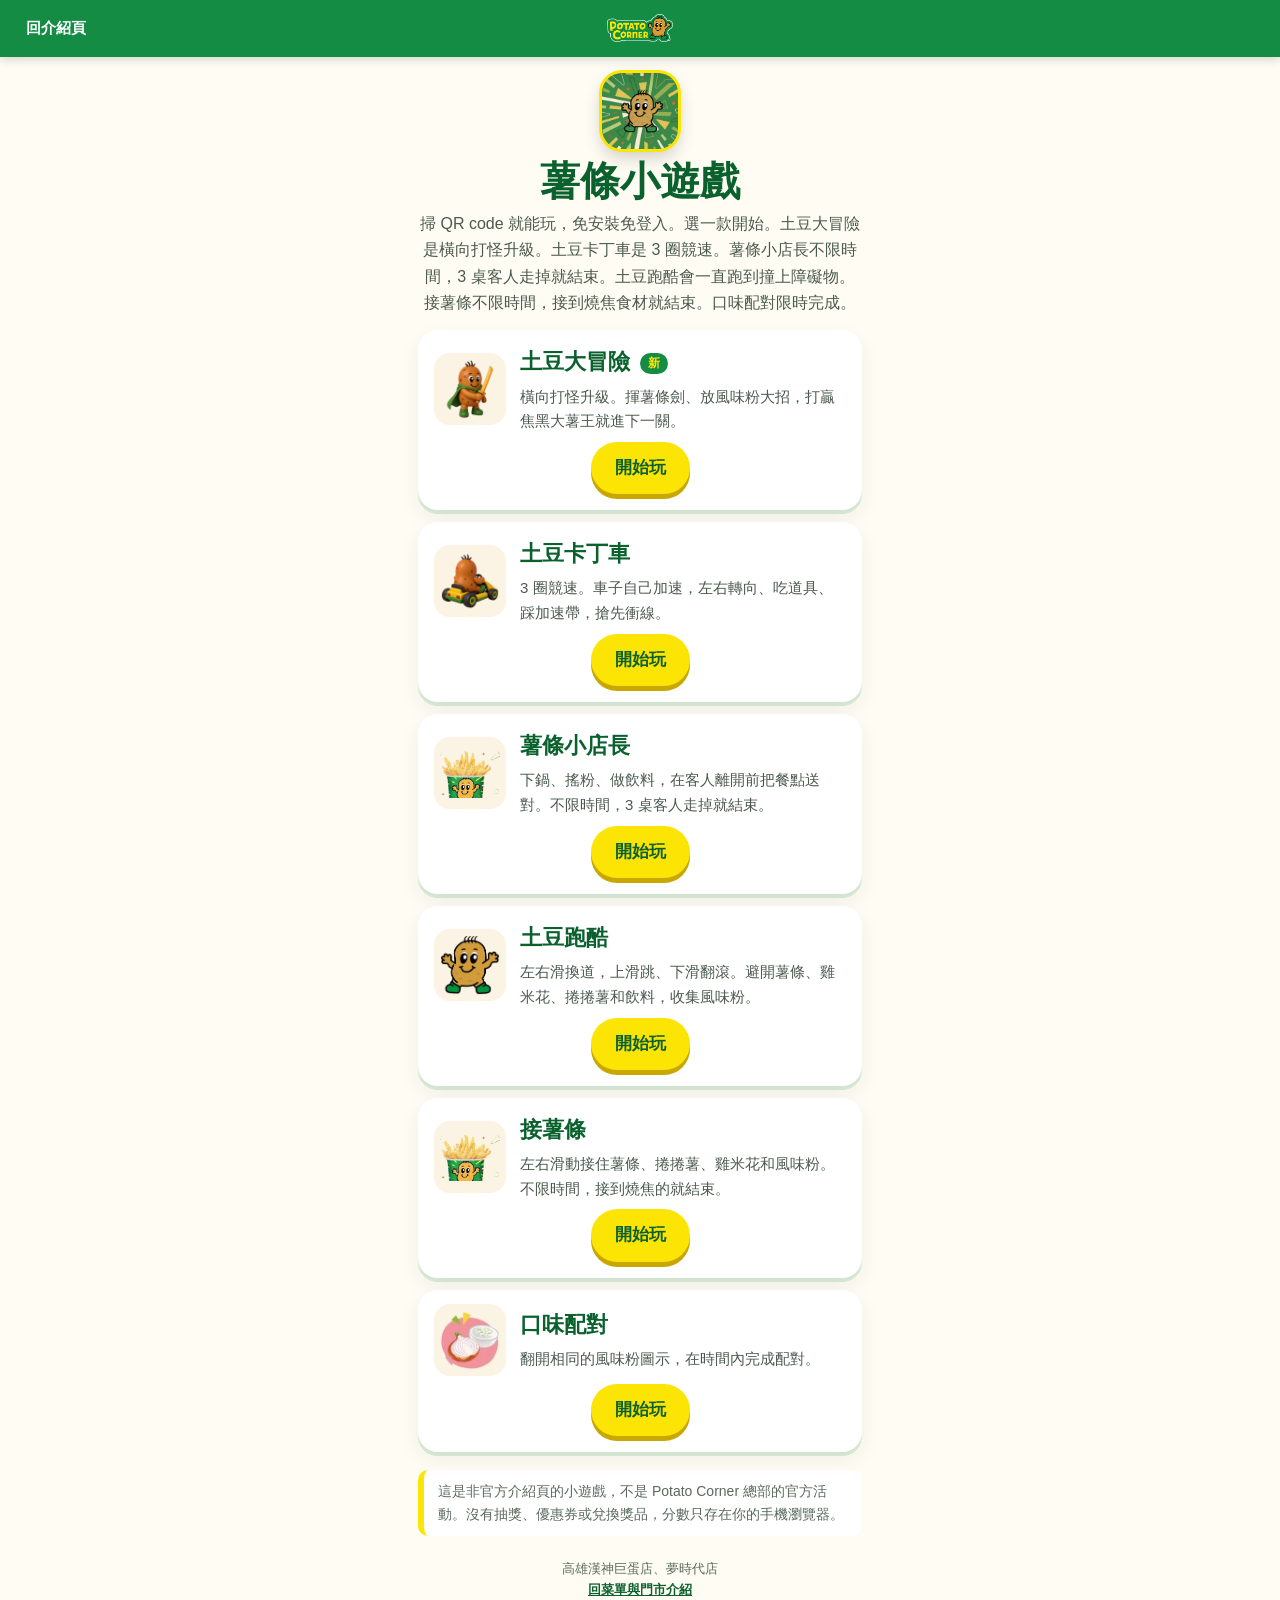
==== commit 56bde672: "Fix iPhone scrolling on the games lobby and the runner menu link html and body used touch-action:non" ====
--- a/games/index.html
+++ b/games/index.html
@@ -1,5 +1,5 @@
 <!DOCTYPE html>
-<html lang="zh-Hant-TW">
+<html lang="zh-Hant-TW" class="menupage">
 <head>
 <meta charset="utf-8">
 <meta name="viewport" content="width=device-width,initial-scale=1,maximum-scale=1.0,user-scalable=no,viewport-fit=cover">
@@ -9,7 +9,7 @@
 <meta name="description" content="六款手機網頁薯條小遊戲：土豆大冒險、土豆卡丁車、薯條小店長、土豆跑酷、接薯條、口味配對。掃 QR code 就能玩，免安裝免登入。這是非官方介紹頁的小遊戲。">
 <link rel="icon" href="../assets/favicon.svg" type="image/svg+xml">
 <link rel="apple-touch-icon" href="../assets/apple-touch-icon.png">
-<link rel="stylesheet" href="games.css?v=24">
+<link rel="stylesheet" href="games.css?v=28">
 </head>
 <body class="menu">
 <header class="topbar">
--- a/games/games.css
+++ b/games/games.css
@@ -3,24 +3,46 @@
 *{box-sizing:border-box}
 html{scroll-behavior:smooth}
 body{margin:0;font-family:-apple-system,BlinkMacSystemFont,"PingFang TC","Noto Sans TC","Microsoft JhengHei",sans-serif;color:var(--ink);background:var(--bg);line-height:1.65;-webkit-text-size-adjust:100%;-webkit-tap-highlight-color:transparent}
-html,body,canvas,button{
+/* Keep pinch/double-tap zoom off, but never lock one-finger scrolling on
+   document pages (the lobby must pan vertically on iPhone Safari).
+   touch-action intersects with ancestors, so html/body cannot be "none". */
+html,body{
+  touch-action:pan-y;
+  -webkit-user-select:none;
+  user-select:none;
+  -webkit-touch-callout:none;
+}
+canvas{
   touch-action:none;
   -webkit-user-select:none;
   user-select:none;
   -webkit-touch-callout:none;
 }
-/* menu and overlays still need to scroll, but not pinch/double-tap zoom */
+button{
+  touch-action:manipulation;
+  -webkit-user-select:none;
+  user-select:none;
+  -webkit-touch-callout:none;
+}
+html.menupage,body.menu{
+  touch-action:pan-y;
+  overflow-x:hidden;
+  overflow-y:auto;
+  -webkit-overflow-scrolling:touch;
+  overscroll-behavior-x:none;
+}
 body.menu,
 body.menu .wrap,
 body.menu .glist,
 body.menu .topbar,
 body.menu a,
 body.menu button,
+body.menu .gcard,
 .overlay,
 .overlay a,
 .overlay button,
 .how{
-  touch-action:manipulation;
+  touch-action:pan-y;
   -webkit-user-select:none;
   user-select:none;
   -webkit-touch-callout:none;
@@ -83,6 +105,35 @@
 .rec span.rt{display:block;font-size:14px;color:#4b5a4d;line-height:1.45}
 .rec a.go{display:block;text-align:center;background:var(--y);color:var(--gd);font-weight:800;text-decoration:none;border-radius:99px;padding:6px 12px;font-size:15px}
 
+/* match — page may scroll; keep pinch/double-tap zoom off */
+html.matchpage{
+  touch-action:pan-y;
+  overflow-x:hidden;
+  overflow-y:auto;
+  height:auto;
+  -webkit-overflow-scrolling:touch;
+}
+body.play.matchpage{
+  touch-action:pan-y;
+  overflow-x:hidden;
+  overflow-y:auto;
+  height:auto;
+  min-height:100%;
+  min-height:100dvh;
+  position:static;
+  overscroll-behavior-x:none;
+  -webkit-overflow-scrolling:touch;
+}
+body.play.matchpage .stagewrap{flex:1 1 0;min-height:160px}
+@media (max-height:500px){
+  body.play.matchpage h1{margin-top:4px;font-size:18px}
+  body.play.matchpage .hint{margin-bottom:2px}
+  body.play.matchpage .hud{padding-bottom:4px}
+  body.play.matchpage .stagewrap{min-height:120px}
+  body.play.matchpage .fine{margin:4px 16px 6px}
+}
+body.play.matchpage .mcard,
+body.play.matchpage button{touch-action:pan-y}
 /* match */
 .match-stage{position:absolute;inset:0;display:flex;flex-direction:column;padding:10px;background:linear-gradient(#fff6bf,#ffe36b)}
 .board{flex:1;display:grid;grid-template-columns:repeat(3,1fr);grid-template-rows:repeat(4,1fr);gap:8px;min-height:0}
@@ -125,7 +176,7 @@
 body.play.runpage .overlay .fine{flex:none;margin:10px 8px 0;font-size:11px;line-height:1.45;color:#d7eadc;text-align:center;max-width:26em}
 
 /* shop manager v9 — endless, cola/sprite/tea, larger order bubbles */
-html.shoppage{height:100%;height:100dvh;overflow:hidden;overscroll-behavior:none}
+html.shoppage{height:100%;height:100dvh;overflow:hidden;overscroll-behavior:none;touch-action:none}
 body.play.shoppage{position:fixed;inset:0;width:100vw;height:100%;height:100dvh;margin:0;padding:0;overflow:hidden;overscroll-behavior:none;touch-action:none;background:#14633a;-webkit-user-select:none;user-select:none;-webkit-touch-callout:none}
 body.play.shoppage .stagewrap{position:absolute;inset:0;width:100%;height:100%;max-width:none;margin:0;border-radius:0;box-shadow:none;align-self:auto;background:#14633a;overflow:hidden}
 .shop-stage{position:absolute;inset:0;overflow:hidden;color:var(--ink);background:#1a7a42}
@@ -232,7 +283,21 @@
 .shop-stage .slot .dish{object-fit:contain;width:90%;height:90%;z-index:1}
 .shop-stage .drink-eq .art{object-fit:cover;width:104%;height:104%;object-position:center 58%}
 .shop-stage .raw img{width:104%;height:104%;object-fit:cover;object-position:center 42%;position:relative;z-index:1}
-.shop-stage .flav img{width:108%;height:108%;object-fit:contain;position:relative;z-index:1}
+.shop-stage .flav img{width:100%;height:82%;object-fit:contain;object-position:center 18%;position:relative;z-index:1;margin-bottom:0}
+.shop-stage .flav .flav-lab{
+  display:block!important;
+  position:absolute;left:50%;bottom:3px;right:auto;top:auto;
+  transform:translateX(-50%);
+  z-index:6;margin:0;padding:2px 6px 2px;
+  font-size:9px;font-weight:900;letter-spacing:.02em;line-height:1.1;text-align:center;
+  color:#fff;
+  text-shadow:0 0 2px #000,0 1px 0 #000,0 -1px 0 #000,1px 0 0 #000,-1px 0 0 #000,0 1px 2px #000;
+  background:rgba(16,12,8,.9);
+  border-radius:99px;
+  pointer-events:none;white-space:nowrap;overflow:visible;text-overflow:clip;
+  box-shadow:0 1px 2px rgba(0,0,0,.55),inset 0 0 0 1px rgba(255,255,255,.2);
+  background-image:none;
+}
 .shop-stage .st span{display:none!important}
 .shop-stage #plates{background:linear-gradient(180deg,rgba(120,90,30,.22),rgba(40,30,12,.12));border-radius:6px;padding:3px}
 .shop-stage #serves{background:linear-gradient(180deg,rgba(20,120,50,.26),rgba(10,40,20,.12));border-radius:6px;padding:3px}
@@ -420,14 +485,14 @@
 
 /* potato kart — fullscreen racer */
 html.kartpage{height:100%;height:100dvh;width:100%;width:100dvw;overflow:hidden;overscroll-behavior:none;touch-action:none}
-body.play.kartpage{position:fixed;inset:0;width:100vw;width:100dvw;height:100%;height:100dvh;margin:0;padding:0;overflow:hidden;overscroll-behavior:none;touch-action:none;background:#148c44}
-body.play.kartpage .stagewrap{position:absolute;inset:0;width:100vw;width:100dvw;height:100%;height:100dvh;max-width:none;margin:0;border-radius:0;box-shadow:none;align-self:auto;background:#4ec3f5;overflow:hidden}
+body.play.kartpage{position:fixed;inset:0;width:100vw;width:100dvw;height:100%;height:100dvh;margin:0;padding:0;overflow:hidden;overscroll-behavior:none;touch-action:none;background:#8ec8ef}
+body.play.kartpage .stagewrap{position:absolute;inset:0;width:100vw;width:100dvw;height:100%;height:100dvh;max-width:none;margin:0;border-radius:0;box-shadow:none;align-self:auto;background:#8ec8ef;overflow:hidden}
 body.play.kartpage,body.play.kartpage .stagewrap,body.play.kartpage canvas#stage{touch-action:none;overscroll-behavior:none}
 body.play.kartpage canvas#stage{position:absolute;inset:0;width:100%!important;height:100%!important;display:block;margin:0;border:0;border-radius:0}
 body.play.kartpage .kartback{position:absolute;z-index:40;top:calc(8px + env(safe-area-inset-top,0px));left:calc(8px + env(safe-area-inset-left,0px));color:#fff;text-decoration:none;font-weight:700;font-size:13px;line-height:1;padding:7px 11px;border-radius:99px;background:rgba(0,0,0,.36)}
 body.play.kartpage .kart-mute{position:absolute;z-index:40;top:calc(8px + env(safe-area-inset-top,0px));right:calc(8px + env(safe-area-inset-right,0px));appearance:none;border:0;background:rgba(0,0,0,.4);color:#fff;font-weight:800;font-size:12px;line-height:1;border-radius:99px;padding:7px 11px;cursor:pointer;font-family:inherit}
 body.play.kartpage .kart-mute[aria-pressed="true"]{background:rgba(80,20,20,.7);color:#fce404}
-body.play.kartpage .karthud{position:absolute;z-index:35;top:calc(8px + env(safe-area-inset-top,0px));left:0;right:0;display:flex;flex-direction:column;align-items:center;gap:6px;padding:0 72px;box-sizing:border-box;pointer-events:none;text-shadow:0 1px 3px rgba(0,0,0,.65)}
+body.play.kartpage .karthud{position:absolute;z-index:35;top:calc(8px + env(safe-area-inset-top,0px));left:0;right:0;display:flex;flex-direction:column;align-items:center;gap:5px;padding:0 72px;box-sizing:border-box;pointer-events:none;text-shadow:0 1px 3px rgba(0,0,0,.65)}
 body.play.kartpage .karthud[hidden]{display:none!important}
 .kh-top{display:flex;flex-direction:column;align-items:center;gap:0}
 .kh-rank{font-size:clamp(28px,8vw,44px);font-weight:900;color:#fce404;line-height:1;letter-spacing:.02em}
@@ -458,10 +523,31 @@
 .kart-item{width:66px;height:66px}
 .kart-pad{gap:10px}
 }
-.overlay.kartstart{background:linear-gradient(180deg,rgba(6,70,28,.42),rgba(6,50,22,.78)),url("img/start-bg.jpg") center/cover no-repeat;justify-content:flex-end}
-body.play.kartpage .overlay{padding:18px 16px;padding-top:calc(52px + env(safe-area-inset-top,0px));padding-bottom:calc(16px + env(safe-area-inset-bottom,0px))}
-body.play.kartpage .overlay .fine{flex:none;margin:10px 8px 0;font-size:11px;line-height:1.45;color:#d7eadc;text-align:center;max-width:26em}
 .kart-best{margin:0;font-weight:800;color:#fce404;font-size:14px;min-height:1em}
+
+.kh-hearts{display:flex;align-items:center;justify-content:center;gap:8px;background:rgba(8,28,16,.48);border-radius:99px;padding:8px 13px 10px;overflow:visible;box-shadow:0 2px 0 rgba(0,0,0,.25),inset 0 1px 0 rgba(255,255,255,.22)}
+.kh-hearts .heart{position:relative;width:20px;height:18px;display:inline-block;flex:none}
+.kh-hearts .heart:before,.kh-hearts .heart:after{content:"";position:absolute;top:0;width:11px;height:17px;background:#ff4d62;border-radius:11px 11px 0 0}
+.kh-hearts .heart:before{left:10px;transform:rotate(-45deg);transform-origin:0 100%}
+.kh-hearts .heart:after{left:10px;transform:rotate(45deg);transform-origin:100% 100%}
+.kh-hearts .heart.off:before,.kh-hearts .heart.off:after{background:rgba(255,255,255,.32)}
+.kh-hearts.hit{animation:khPulse .38s ease}
+@keyframes khPulse{0%{transform:scale(1)}40%{transform:scale(1.18)}100%{transform:scale(1)}}
+.kart-hurt{position:absolute;z-index:38;left:50%;top:26%;transform:translateX(-50%);font-weight:900;font-size:28px;color:#ff5a73;text-shadow:0 2px 0 rgba(0,0,0,.45),0 0 14px rgba(255,40,60,.55);pointer-events:none;font-family:inherit}
+.kart-hurt[hidden]{display:none!important}
+.kart-hurt.on{animation:hurtPop .85s ease}
+@keyframes hurtPop{0%{opacity:0;transform:translateX(-50%) translateY(10px) scale(.82)}18%{opacity:1;transform:translateX(-50%) translateY(0) scale(1.12)}100%{opacity:0;transform:translateX(-50%) translateY(-22px) scale(1)}}
+.overlay.kartstart{background:linear-gradient(180deg,rgba(16,24,36,.06) 0%,rgba(16,24,36,.22) 42%,rgba(10,16,28,.58) 100%),url("img/kart/menu-cover.webp") center top / cover no-repeat;justify-content:space-between;gap:0}
+body.play.kartpage .overlay{padding:12px 16px;padding-top:calc(52px + env(safe-area-inset-top,0px));padding-bottom:calc(16px + env(safe-area-inset-bottom,0px));justify-content:space-between;gap:10px}
+body.play.kartpage .overlay .fine{flex:none;margin:4px 8px 0;font-size:11px;line-height:1.45;color:#e8f4ec;text-align:center;max-width:26em}
+.kart-hero{flex:none;text-align:center;padding:4px 8px 0}
+.kart-card{width:min(400px,94%);margin:0 auto;background:rgba(255,255,255,.18);-webkit-backdrop-filter:blur(16px) saturate(1.25);backdrop-filter:blur(16px) saturate(1.25);border:1.5px solid rgba(255,255,255,.46);border-radius:22px;box-shadow:0 12px 32px rgba(0,0,0,.3),inset 0 1px 0 rgba(255,255,255,.45);padding:14px 14px 12px;display:flex;flex-direction:column;align-items:center;gap:7px;color:#fff;text-align:center;box-sizing:border-box}
+.overlay.kartstart .ovt{font-size:32px;font-weight:900;letter-spacing:.06em;color:#fff;text-shadow:0 2px 12px rgba(0,0,0,.55),0 0 18px rgba(0,0,0,.25)}
+.overlay.kartstart .ovs{color:#fff;text-shadow:0 1px 6px rgba(0,0,0,.5)}
+.overlay.kartstart .how{max-width:none;width:100%;box-sizing:border-box;background:rgba(8,18,14,.42);border:1px solid rgba(255,255,255,.18);color:#f3fff6;padding:8px 12px;font-size:13px;line-height:1.45}
+.overlay.kartstart .kart-best{color:#fce404;text-shadow:0 1px 4px rgba(0,0,0,.4)}
+.overlay.kartstart .btn{margin-top:1px;font-size:18px;padding:11px 28px}
+.overlay.kartstart .rec{max-width:100%;width:100%;box-sizing:border-box}
 
 /* potato quest — landscape MapleStory-like side scroller */
 html.questpage{height:100%;height:100dvh;overflow:hidden;overscroll-behavior:none;touch-action:none}
@@ -488,15 +574,19 @@
 @keyframes qskillpop{0%{transform:scale(.8)}55%{transform:scale(1.18)}100%{transform:scale(1)}}
 .qbtn-skill.ready{animation:qskillpulse .85s ease-in-out infinite;border-color:#fce404;background:rgba(120,40,170,.8);color:#fce404}
 .qbtn-skill.pop{animation:qskillpop .22s ease-out}
-body.play.questpage .overlay{padding:10px 16px;padding-top:calc(44px + env(safe-area-inset-top,0px));padding-bottom:calc(12px + env(safe-area-inset-bottom,0px));overflow:auto;justify-content:flex-end}
-body.play.questpage .overlay .ovt{font-size:24px}
-body.play.questpage .overlay .ovs{font-size:15px}
-body.play.questpage .overlay .big{font-size:32px}
-body.play.questpage .overlay .rec{max-width:min(380px,72vw);padding:8px 10px}
+body.play.questpage .overlay{padding:8px 14px;padding-top:calc(32px + env(safe-area-inset-top,0px));padding-bottom:calc(8px + env(safe-area-inset-bottom,0px));overflow-x:hidden;overflow-y:auto;justify-content:center;gap:5px}
+body.play.questpage .overlay .ovlogo{height:28px;padding:3px 8px;margin:0}
+body.play.questpage .overlay .ovlogo[hidden]{display:none!important}
+body.play.questpage .overlay .ovt{font-size:20px;flex:none}
+body.play.questpage .overlay .ovs{font-size:13px;line-height:1.4;max-width:38em;flex:none}
+body.play.questpage .overlay .big{font-size:28px}
+body.play.questpage .overlay .rec{flex:none;max-width:min(380px,72vw);padding:8px 10px}
 body.play.questpage .overlay .rec img{width:52px;height:52px}
-body.play.questpage .overlay .btn{padding:8px 22px;font-size:16px;box-shadow:0 3px 0 #c9a600}
-body.play.questpage .overlay .fine{flex:none;margin:6px 8px 0;font-size:11px;line-height:1.45;color:#d7eadc;text-align:center;max-width:26em}
-body.play.questpage .how{max-width:min(560px,94%)}
+body.play.questpage .overlay .btn{flex:none;padding:8px 22px;font-size:16px;box-shadow:0 3px 0 #c9a600}
+body.play.questpage .overlay .fine{flex:none;margin:4px 8px 0;font-size:11px;line-height:1.45;color:#d7eadc;text-align:center;max-width:26em}
+body.play.questpage .how{max-width:min(560px,94%);flex:1 1 auto;min-height:0;max-height:48%;overflow-y:auto;-webkit-overflow-scrolling:touch;overscroll-behavior:contain;font-size:12px;line-height:1.4;padding:8px 12px}
+body.play.questpage .how div{margin:3px 0}
+body.play.questpage .quest-best{flex:none}
 .overlay.queststart{background:linear-gradient(180deg,rgba(6,70,28,.28),rgba(6,50,22,.82)),url("img/quest/sky.webp") center/cover no-repeat}
 .quest-best{margin:0;font-weight:800;color:#fce404;font-size:14px;min-height:1em}
 @media (orientation: portrait){
@@ -509,3 +599,17 @@
   inset:auto;
 }
 }
+
+.qbtn-weap{position:absolute;right:168px;bottom:calc(18px + env(safe-area-inset-bottom,0px));width:60px;height:60px;pointer-events:auto;display:flex;align-items:center;justify-content:center;overflow:visible;background:rgba(30,18,8,.62);z-index:37}
+.qbtn-weap .qweap-img{width:44px;height:44px;object-fit:contain;pointer-events:none;display:block;transform:rotate(-12deg)}
+.qbtn-weap.locked{opacity:.7}
+.qbtn-weap.locked .qweap-img{opacity:.42;filter:grayscale(.4) brightness(.9)}
+.qbtn-weap .qweap-lock{position:absolute;left:2px;right:2px;bottom:5px;font-size:8px;font-weight:900;line-height:1.1;text-align:center;color:#fff;text-shadow:0 1px 2px #000,0 0 3px #000;pointer-events:none}
+.qbtn-weap.unlocked .qweap-lock{display:none}
+.qbtn-weap.unlocked{opacity:1;border-color:#fce404;background:rgba(120,80,12,.78)}
+.qbtn-weap.unlocked .qweap-img{opacity:1;filter:none}
+.qbtn-weap.sword .qweap-img{transform:rotate(-35deg);width:46px;height:46px}
+@keyframes qweapjust{0%,100%{box-shadow:0 0 0 0 rgba(252,228,4,.7),0 4px 0 rgba(0,0,0,.28);transform:scale(1)}50%{box-shadow:0 0 0 10px rgba(252,228,4,0),0 0 16px #fce404;transform:scale(1.08)}}
+.qbtn-weap.just{animation:qweapjust .7s ease-in-out 3;border-color:#fce404}
+@keyframes qweapnope{0%,100%{transform:translateX(0)}25%{transform:translateX(-4px)}75%{transform:translateX(4px)}}
+.qbtn-weap.nope{animation:qweapnope .22s ease-in-out}
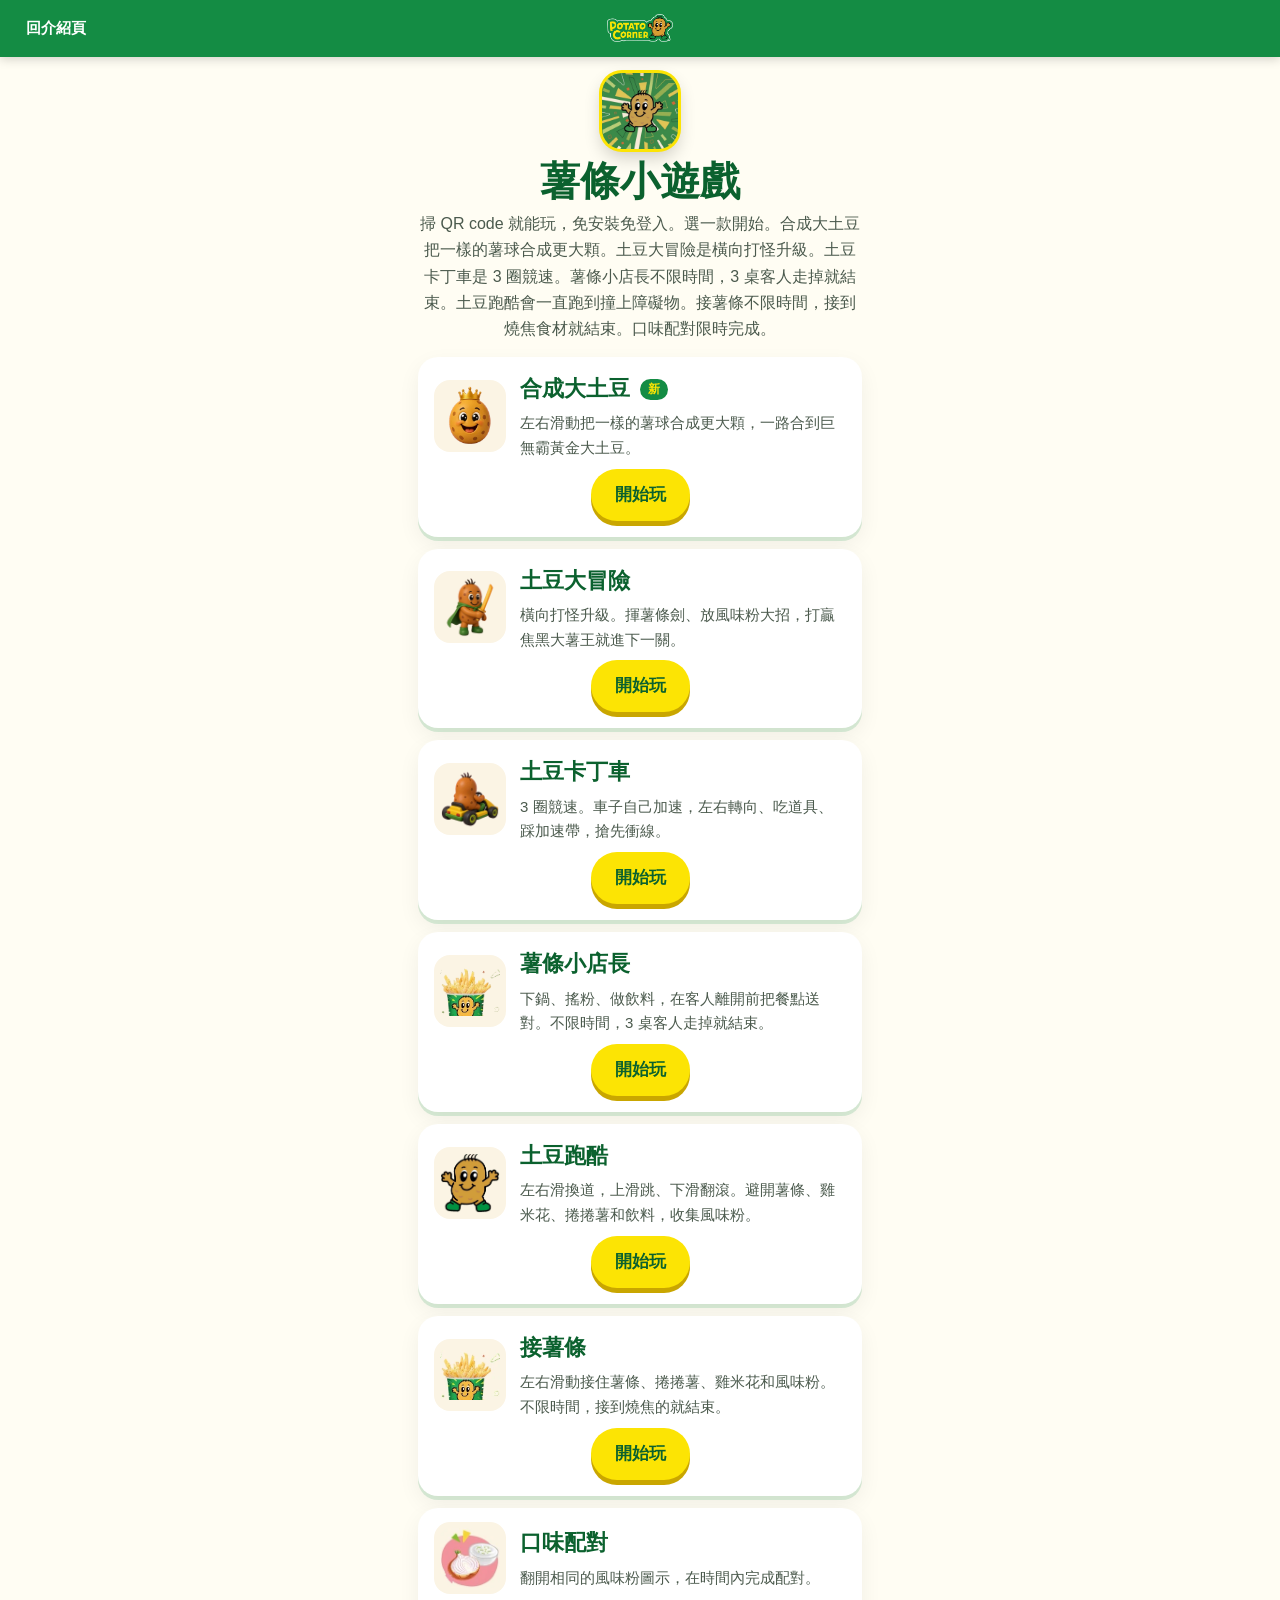
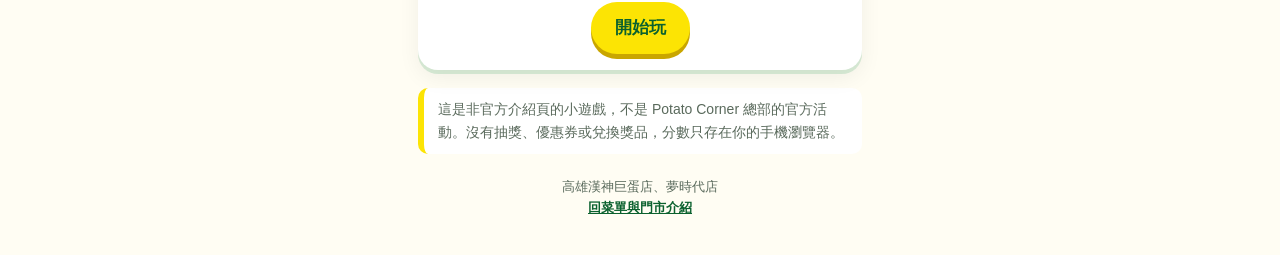
==== commit 2e67a7b1: "Add Merge Big Potato, a clay-style drop-and-merge puzzle, to the games lobby" ====
--- a/games/index.html
+++ b/games/index.html
@@ -6,10 +6,10 @@
 <meta name="theme-color" content="#148c44">
 <meta name="apple-mobile-web-app-capable" content="yes">
 <title>薯條小遊戲｜Potato Corner（非官方）</title>
-<meta name="description" content="六款手機網頁薯條小遊戲：土豆大冒險、土豆卡丁車、薯條小店長、土豆跑酷、接薯條、口味配對。掃 QR code 就能玩，免安裝免登入。這是非官方介紹頁的小遊戲。">
+<meta name="description" content="七款手機網頁薯條小遊戲：合成大土豆、土豆大冒險、土豆卡丁車、薯條小店長、土豆跑酷、接薯條、口味配對。掃 QR code 就能玩，免安裝免登入。這是非官方介紹頁的小遊戲。">
 <link rel="icon" href="../assets/favicon.svg" type="image/svg+xml">
 <link rel="apple-touch-icon" href="../assets/apple-touch-icon.png">
-<link rel="stylesheet" href="games.css?v=28">
+<link rel="stylesheet" href="games.css?v=31">
 </head>
 <body class="menu">
 <header class="topbar">
@@ -21,14 +21,24 @@
 <div class="hero-mini">
 <img class="mascot-s" src="../assets/mascot.webp" alt="Potato Corner 吉祥物" width="92" height="92">
 <h1>薯條小遊戲</h1>
-<p>掃 QR code 就能玩，免安裝免登入。選一款開始。土豆大冒險是橫向打怪升級。土豆卡丁車是 3 圈競速。薯條小店長不限時間，3 桌客人走掉就結束。土豆跑酷會一直跑到撞上障礙物。接薯條不限時間，接到燒焦食材就結束。口味配對限時完成。</p>
+<p>掃 QR code 就能玩，免安裝免登入。選一款開始。合成大土豆把一樣的薯球合成更大顆。土豆大冒險是橫向打怪升級。土豆卡丁車是 3 圈競速。薯條小店長不限時間，3 桌客人走掉就結束。土豆跑酷會一直跑到撞上障礙物。接薯條不限時間，接到燒焦食材就結束。口味配對限時完成。</p>
 </div>
 <div class="glist">
+<a class="gcard" href="merge.html">
+<div class="row">
+<img class="ico" src="img/merge/thumb.webp" alt="" width="72" height="72">
+<div>
+<h2>合成大土豆 <span class="new">新</span></h2>
+<p>左右滑動把一樣的薯球合成更大顆，一路合到巨無霸黃金大土豆。</p>
+</div>
+</div>
+<div class="go"><span class="btn">開始玩</span></div>
+</a>
 <a class="gcard" href="quest.html">
 <div class="row">
 <img class="ico" src="img/quest/thumb.webp" alt="" width="72" height="72">
 <div>
-<h2>土豆大冒險 <span class="new">新</span></h2>
+<h2>土豆大冒險</h2>
 <p>橫向打怪升級。揮薯條劍、放風味粉大招，打贏焦黑大薯王就進下一關。</p>
 </div>
 </div>
--- a/games/games.css
+++ b/games/games.css
@@ -164,7 +164,7 @@
 body.play.runpage,body.play.runpage .stagewrap,body.play.runpage canvas#stage{touch-action:none;overscroll-behavior:none}
 body.play.runpage canvas#stage{position:absolute;inset:0;width:100%!important;height:100%!important;display:block;margin:0;border:0;border-radius:0}
 body.play.runpage .runback{position:absolute;z-index:40;top:calc(8px + env(safe-area-inset-top,0px));left:calc(8px + env(safe-area-inset-left,0px));color:#fff;text-decoration:none;font-weight:700;font-size:13px;line-height:1;padding:7px 11px;border-radius:99px;background:rgba(0,0,0,.36)}
-body.play.runpage .runhud{position:absolute;z-index:35;top:calc(10px + env(safe-area-inset-top,0px));left:0;right:0;display:flex;justify-content:center;flex-wrap:wrap;gap:10px 14px;padding:0 12px 0 72px;box-sizing:border-box;font-size:12px;font-weight:700;color:rgba(255,255,255,.86);text-shadow:0 1px 3px rgba(0,0,0,.6);pointer-events:none}
+body.play.runpage .runhud{position:absolute;z-index:35;top:calc(10px + env(safe-area-inset-top,0px));left:0;right:0;display:flex;justify-content:center;flex-wrap:wrap;gap:10px 14px;padding:0 72px 0 72px;box-sizing:border-box;font-size:12px;font-weight:700;color:rgba(255,255,255,.86);text-shadow:0 1px 3px rgba(0,0,0,.6);pointer-events:none}
 body.play.runpage .runhud b{color:#fce404;font-weight:800}
 body.play.runpage .runhud[hidden]{display:none!important}
 body.play.runpage .overlay{padding:18px 16px;padding-top:calc(52px + env(safe-area-inset-top,0px));padding-bottom:calc(16px + env(safe-area-inset-bottom,0px))}
@@ -212,22 +212,25 @@
 /* upper ~40%: street / mall, customers in a row behind the counter */
 .shop-stage .plaza{position:absolute;left:0;right:0;top:0;height:56%;background:url("img/shop/plaza-wide.webp") center 30%/cover no-repeat;pointer-events:none;z-index:0}
 .shop-stage .custs{position:absolute;left:0;right:0;top:calc(52px + env(safe-area-inset-top,0px));bottom:46%;height:auto;z-index:4;padding:0 6px;box-sizing:border-box;pointer-events:none}
-.shop-stage .cust{position:absolute;left:50%;bottom:2%;width:20%;max-width:160px;display:flex;flex-direction:column;align-items:center;gap:3px;pointer-events:auto;cursor:pointer;border:0;background:transparent;padding:0;color:inherit;font:inherit;z-index:2;transition:left .7s ease,transform .7s ease,opacity .35s;transform:translateX(-50%);-webkit-tap-highlight-color:transparent}
+.shop-stage .cust{position:absolute;left:50%;bottom:2%;width:18.2%;max-width:none;max-height:100%;display:flex;flex-direction:column;align-items:center;justify-content:flex-end;gap:3px;pointer-events:auto;cursor:pointer;border:0;background:transparent;padding:0;color:inherit;font:inherit;z-index:2;transition:left .7s ease,transform .7s ease,opacity .35s;transform:translateX(-50%);-webkit-tap-highlight-color:transparent;box-sizing:border-box;overflow:visible}
 .shop-stage .cust.entering{left:94%!important;transform:translateX(-50%) scale(.7);opacity:.8;z-index:1}
 .shop-stage .cust.leaving{opacity:0;transform:translateX(-50%) translateY(10px) scale(.9)}
 .shop-stage .cust.happy-leave{opacity:0;transform:translateX(-50%) translateY(-16px) scale(.9)}
-.shop-stage .cust .bubble{background:#fff;border-radius:14px;padding:7px 8px 8px;width:auto;min-width:96px;max-width:168px;max-height:none;overflow:visible;box-shadow:0 3px 0 rgba(0,0,0,.16),0 5px 10px rgba(0,0,0,.14);display:flex;flex-wrap:wrap;gap:6px;justify-content:center;align-items:center;position:relative;box-sizing:border-box}
+.shop-stage .cust .bubble{background:#fff;border-radius:14px;padding:4px 5px 5px;width:auto;min-width:0;max-width:100%;max-height:none;overflow:visible;box-shadow:0 3px 0 rgba(0,0,0,.16),0 5px 10px rgba(0,0,0,.14);display:flex;flex-wrap:nowrap;gap:4px;justify-content:center;align-items:center;position:relative;box-sizing:border-box;z-index:3}
 .shop-stage .cust .bubble:after{content:"";position:absolute;left:50%;bottom:-7px;margin-left:-6px;border:7px solid transparent;border-top-color:#fff;border-bottom-width:0}
-.shop-stage .cust .need{position:relative;display:inline-flex;flex-direction:column;align-items:center;background:#fbf4e4;border-radius:9px;padding:4px 10px 5px 4px;gap:2px}
-.shop-stage .cust .need img{width:32px;height:32px;object-fit:contain;display:block;max-width:none}
-.shop-stage .cust .need.drink-need img{width:38px;height:38px}
+.shop-stage .cust .need{position:relative;display:inline-flex;flex-direction:row;align-items:center;justify-content:center;background:#fbf4e4;border-radius:10px;padding:3px;gap:2px;flex:none}
+.shop-stage .cust .need img{width:44px;height:44px;object-fit:contain;display:block;max-width:none}
+.shop-stage .cust .need.drink-need img{width:48px;height:48px}
 .shop-stage .cust .need.drink-cola{background:#f3e0d0}
 .shop-stage .cust .need.drink-sprite{background:#d9f5d4}
 .shop-stage .cust .need.drink-tea{background:#f8e3b8}
-.shop-stage .cust .need img.flav{position:absolute;right:1px;top:18px;width:22px;height:22px;margin:0;background:#fff;border-radius:50%;padding:1px;box-shadow:0 1px 0 rgba(0,0,0,.2)}
+.shop-stage .cust .need img.flav{position:static;width:26px;height:26px;margin:0;background:#fff;border-radius:8px;padding:1px;box-shadow:0 0 0 2px rgba(0,0,0,.18),0 1px 0 rgba(0,0,0,.12);flex:none}
+.shop-stage .cust .need.flav-onion img.flav{box-shadow:0 0 0 2px #cfc4a0,0 1px 0 rgba(0,0,0,.12)}
+.shop-stage .cust .need.flav-bbq img.flav{box-shadow:0 0 0 2px #6b3a18,0 1px 0 rgba(0,0,0,.12)}
+.shop-stage .cust .need.flav-cheese img.flav{box-shadow:0 0 0 2px #ee8416,0 1px 0 rgba(0,0,0,.12)}
+.shop-stage .cust .need.flav-chili img.flav{box-shadow:0 0 0 2px #c45a28,0 1px 0 rgba(0,0,0,.12)}
 .shop-stage .cust .need.done{opacity:.32;filter:grayscale(.7)}
-.shop-stage .cust .need.drink-need,.shop-stage .cust .need.food-need{flex-direction:column;gap:1px}
-.shop-stage .cust .need .dlab{display:block;font-size:14px;font-weight:900;line-height:1.1;color:#1a1a1a;font-style:normal;letter-spacing:0;white-space:nowrap}
+.shop-stage .cust .need .dlab{display:none!important}
 .shop-stage .cust .pbar{width:76%;height:8px;background:rgba(255,255,255,.55);border-radius:99px;overflow:hidden;box-shadow:0 1px 0 rgba(0,0,0,.2);flex:none}
 .shop-stage .cust .pbar i{display:block;height:100%;border-radius:99px}
 .shop-stage .cust .body{width:50px;height:64px;object-fit:contain;object-position:bottom center;filter:drop-shadow(0 2px 2px rgba(0,0,0,.35));pointer-events:none;display:block;max-width:none}
@@ -237,7 +240,7 @@
 /* lower ~60%: wood body + stainless worktop, 6 perspective columns */
 .shop-stage .counter{position:absolute;left:0;right:0;bottom:0;height:48%;z-index:5;background:url("img/shop/wood.webp") center/cover no-repeat,#8b5a2b;box-shadow:0 -8px 16px rgba(0,0,0,.28);padding:0;display:flex;flex-direction:column;overflow:visible}
 .shop-stage .counter:after{content:"";flex:none;height:14px;background:linear-gradient(#6a3e1c,#4a2a12);box-shadow:0 -2px 0 rgba(255,255,255,.12),0 3px 6px rgba(0,0,0,.35)}
-.shop-stage .counter-deck{flex:1;min-height:0;min-width:0;position:relative;display:grid;grid-template-columns:1.05fr 1.2fr 1.05fr 1.12fr 1.12fr 1.2fr;gap:6px;padding:8px 12px 6px;margin:8px 16px 0;background:url("img/shop/steel-counter.webp") center/cover no-repeat,#8a939a;box-shadow:inset 0 0 0 3px #b7c0c6,inset 0 0 0 7px #6e777e,0 8px 14px rgba(0,0,0,.28);border-radius:8px 8px 0 0;overflow:visible}
+.shop-stage .counter-deck{flex:1;min-height:0;min-width:0;position:relative;display:grid;grid-template-columns:1.05fr 1.2fr 1.05fr 2.24fr 1.2fr;gap:6px;padding:8px 12px 6px;margin:8px 16px 0;background:url("img/shop/steel-counter.webp") center/cover no-repeat,#8a939a;box-shadow:inset 0 0 0 3px #b7c0c6,inset 0 0 0 7px #6e777e,0 8px 14px rgba(0,0,0,.28);border-radius:8px 8px 0 0;overflow:visible}
 
 .shop-stage .col{min-width:0;min-height:0;height:100%;display:flex;flex-direction:column;align-items:center;justify-content:flex-start;gap:4px;transform-origin:50% 100%}
 .shop-stage .col-3{justify-content:stretch;gap:3px}
@@ -283,27 +286,16 @@
 .shop-stage .slot .dish{object-fit:contain;width:90%;height:90%;z-index:1}
 .shop-stage .drink-eq .art{object-fit:cover;width:104%;height:104%;object-position:center 58%}
 .shop-stage .raw img{width:104%;height:104%;object-fit:cover;object-position:center 42%;position:relative;z-index:1}
-.shop-stage .flav img{width:100%;height:82%;object-fit:contain;object-position:center 18%;position:relative;z-index:1;margin-bottom:0}
-.shop-stage .flav .flav-lab{
-  display:block!important;
-  position:absolute;left:50%;bottom:3px;right:auto;top:auto;
-  transform:translateX(-50%);
-  z-index:6;margin:0;padding:2px 6px 2px;
-  font-size:9px;font-weight:900;letter-spacing:.02em;line-height:1.1;text-align:center;
-  color:#fff;
-  text-shadow:0 0 2px #000,0 1px 0 #000,0 -1px 0 #000,1px 0 0 #000,-1px 0 0 #000,0 1px 2px #000;
-  background:rgba(16,12,8,.9);
-  border-radius:99px;
-  pointer-events:none;white-space:nowrap;overflow:visible;text-overflow:clip;
-  box-shadow:0 1px 2px rgba(0,0,0,.55),inset 0 0 0 1px rgba(255,255,255,.2);
-  background-image:none;
-}
+.shop-stage .flav img{width:108%;height:108%;object-fit:contain;object-position:center center;position:relative;z-index:1;margin-bottom:0}
+.shop-stage .flav .flav-lab{display:none!important}
 .shop-stage .st span{display:none!important}
-.shop-stage #plates{background:linear-gradient(180deg,rgba(120,90,30,.22),rgba(40,30,12,.12));border-radius:6px;padding:3px}
-.shop-stage #serves{background:linear-gradient(180deg,rgba(20,120,50,.26),rgba(10,40,20,.12));border-radius:6px;padding:3px}
+.shop-stage .col-trays{display:grid;grid-template-columns:1fr 1fr;grid-template-rows:repeat(3,1fr);gap:3px;align-content:stretch;padding:3px;min-width:0;min-height:0;height:100%;background:linear-gradient(180deg,rgba(90,70,30,.24),rgba(16,40,28,.16));border-radius:6px;overflow:visible}
+.shop-stage .col-trays > .cell{width:100%;height:100%;min-height:0;transform:none}
 .shop-stage #flavs.need-flav .flav{box-shadow:inset 0 0 0 2px rgba(252,228,4,.85),0 0 8px rgba(252,228,4,.35);animation:jarhint 1.1s ease-in-out infinite}
 @keyframes jarhint{0%,100%{filter:brightness(1)}50%{filter:brightness(1.12)}}
-.shop-stage .slot.plate.wait-flav{box-shadow:inset 0 0 0 3px #fce404,0 0 12px rgba(252,228,4,.7);overflow:visible;z-index:4;animation:waitpulse 1s ease-in-out infinite}
+.shop-stage .slot.tray.unseasoned{box-shadow:inset 0 0 0 2px rgba(252,228,4,.5),inset 0 2px 5px rgba(0,0,0,.45)}
+.shop-stage .slot.tray.ready-serve{box-shadow:inset 0 0 0 3px #148c44,inset 0 2px 5px rgba(0,0,0,.35),0 0 8px rgba(20,140,68,.4)}
+.shop-stage .slot.tray.wait-flav{box-shadow:inset 0 0 0 3px #fce404,0 0 12px rgba(252,228,4,.7);overflow:visible;z-index:4;animation:waitpulse 1s ease-in-out infinite}
 @keyframes waitpulse{0%,100%{box-shadow:inset 0 0 0 3px #fce404,0 0 8px rgba(252,228,4,.45)}50%{box-shadow:inset 0 0 0 3px #fff3a8,0 0 16px rgba(252,228,4,.9)}}
 .shop-stage .flav-arrow{position:absolute;left:3px;top:50%;width:0;height:0;margin:0;border:7px solid transparent;border-right-color:#fce404;border-left-width:0;transform:translateY(-50%);z-index:7;filter:drop-shadow(0 1px 2px rgba(0,0,0,.65));animation:arrownudge .7s ease-in-out infinite;pointer-events:none}
 @keyframes arrownudge{0%,100%{transform:translate(0,-50%)}50%{transform:translate(-4px,-50%)}}
@@ -312,7 +304,7 @@
 .shop-stage .drink-eq.kind-tea{box-shadow:inset 0 0 0 3px #d49220,inset 0 2px 5px rgba(0,0,0,.45)}
 .shop-stage .drink-eq .mlab,.shop-stage .drink-eq .plab{display:none!important}
 .shop-stage .drink-eq .cup-badge{display:none!important}
-.shop-stage .slot.plate .plab,.shop-stage .slot.serve .plab{display:none!important}
+.shop-stage .slot.tray .plab,.shop-stage .slot.plate .plab,.shop-stage .slot.serve .plab{display:none!important}
 
 .shop-stage .fryer{--cook:1}
 .shop-stage .fryer .art{z-index:1;object-fit:cover;width:122%;height:122%;object-position:70% 48%}
@@ -476,12 +468,19 @@
 body.play.catchpage .stagewrap{position:absolute;inset:0;width:100vw;height:100%;height:100dvh;max-width:none;margin:0;border-radius:0;box-shadow:none;align-self:auto;background:#0e5a2c}
 body.play.catchpage,body.play.catchpage .stagewrap,body.play.catchpage canvas#stage{touch-action:none;overscroll-behavior:none}
 body.play.catchpage .runback{position:absolute;z-index:40;top:calc(8px + env(safe-area-inset-top,0px));left:calc(8px + env(safe-area-inset-left,0px));color:#fff;text-decoration:none;font-weight:700;font-size:13px;line-height:1;padding:7px 11px;border-radius:99px;background:rgba(0,0,0,.36)}
-body.play.catchpage .runhud{position:absolute;z-index:35;top:calc(10px + env(safe-area-inset-top,0px));left:0;right:0;display:flex;justify-content:center;flex-wrap:wrap;gap:10px 18px;padding:0 12px 0 72px;box-sizing:border-box;font-size:13px;font-weight:700;color:rgba(255,255,255,.9);text-shadow:0 1px 3px rgba(0,0,0,.6);pointer-events:none}
+body.play.catchpage .runhud{position:absolute;z-index:35;top:calc(10px + env(safe-area-inset-top,0px));left:0;right:0;display:flex;justify-content:center;flex-wrap:wrap;gap:10px 18px;padding:0 72px 0 72px;box-sizing:border-box;font-size:13px;font-weight:700;color:rgba(255,255,255,.9);text-shadow:0 1px 3px rgba(0,0,0,.6);pointer-events:none}
 body.play.catchpage .runhud b{color:#fce404;font-weight:800}
 body.play.catchpage .runhud[hidden]{display:none!important}
 body.play.catchpage .overlay{padding:18px 16px;padding-top:calc(52px + env(safe-area-inset-top,0px));padding-bottom:calc(16px + env(safe-area-inset-bottom,0px))}
 body.play.catchpage .overlay .fine{flex:none;margin:10px 8px 0;font-size:11px;line-height:1.45;color:#d7eadc;text-align:center;max-width:26em}
 body.play.catchpage .how{max-width:min(520px,92%)}
+
+body.play.runpage .hud-mute,body.play.catchpage .hud-mute{position:absolute;z-index:41;top:calc(8px + env(safe-area-inset-top,0px));right:calc(8px + env(safe-area-inset-right,0px));appearance:none;border:0;background:rgba(0,0,0,.4);color:#fff;font-weight:800;font-size:12px;line-height:1;border-radius:99px;padding:7px 11px;cursor:pointer;font-family:inherit;pointer-events:auto;-webkit-tap-highlight-color:transparent}
+body.play.runpage .hud-mute[aria-pressed="true"],body.play.catchpage .hud-mute[aria-pressed="true"]{background:rgba(80,20,20,.7);color:#fce404}
+body.play.matchpage .hud{align-items:center;position:relative;padding-right:16px}
+body.play.matchpage .hud-mute{appearance:none;border:0;background:rgba(0,0,0,.4);color:#fff;font-weight:800;font-size:12px;line-height:1;border-radius:99px;padding:6px 10px;cursor:pointer;font-family:inherit;flex:none}
+body.play.matchpage .hud-mute[aria-pressed="true"]{background:rgba(80,20,20,.7);color:#fce404}
+
 
 /* potato kart — fullscreen racer */
 html.kartpage{height:100%;height:100dvh;width:100%;width:100dvw;overflow:hidden;overscroll-behavior:none;touch-action:none}
@@ -613,3 +612,43 @@
 .qbtn-weap.just{animation:qweapjust .7s ease-in-out 3;border-color:#fce404}
 @keyframes qweapnope{0%,100%{transform:translateX(0)}25%{transform:translateX(-4px)}75%{transform:translateX(4px)}}
 .qbtn-weap.nope{animation:qweapnope .22s ease-in-out}
+
+
+/* merge — 合成大土豆, portrait fullscreen like catch */
+html.mergepage{height:100%;height:100dvh;overflow:hidden;overscroll-behavior:none;touch-action:none}
+body.play.mergepage{position:fixed;inset:0;width:100vw;height:100%;height:100dvh;margin:0;padding:0;overflow:hidden;overscroll-behavior:none;touch-action:none;background:#5aaa32;-webkit-user-select:none;user-select:none}
+body.play.mergepage .stagewrap{position:fixed;inset:0;margin:0;max-width:none;width:100%;height:100%;border-radius:0;box-shadow:none;background:#5aaa32}
+body.play.mergepage,body.play.mergepage .stagewrap,body.play.mergepage canvas#stage{touch-action:none;overscroll-behavior:none}
+body.play.mergepage .runback{position:absolute;z-index:40;top:calc(8px + env(safe-area-inset-top,0px));left:calc(8px + env(safe-area-inset-left,0px));color:#fff;text-decoration:none;font-weight:700;font-size:13px;line-height:1;padding:7px 11px;border-radius:99px;background:rgba(0,0,0,.36)}
+body.play.mergepage .hud-mute{position:absolute;z-index:41;top:calc(8px + env(safe-area-inset-top,0px));right:calc(8px + env(safe-area-inset-right,0px));appearance:none;border:0;background:rgba(0,0,0,.4);color:#fff;font-weight:800;font-size:12px;line-height:1;border-radius:99px;padding:7px 11px;cursor:pointer;font-family:inherit;pointer-events:auto;-webkit-tap-highlight-color:transparent}
+body.play.mergepage .hud-mute[aria-pressed="true"]{background:rgba(80,20,20,.7);color:#fce404}
+body.play.mergepage .mergehud{position:absolute;z-index:35;top:calc(10px + env(safe-area-inset-top,0px));left:0;right:0;display:flex;justify-content:center;flex-wrap:wrap;gap:10px 16px;padding:0 150px 0 72px;box-sizing:border-box;font-size:13px;font-weight:700;color:rgba(255,255,255,.92);text-shadow:0 1px 3px rgba(0,0,0,.55);pointer-events:none}
+body.play.mergepage .mergehud b{color:#fce404;font-weight:800}
+body.play.mergepage .mergehud[hidden]{display:none!important}
+body.play.mergepage .merge-next{position:absolute;z-index:36;top:calc(6px + env(safe-area-inset-top,0px));right:calc(62px + env(safe-area-inset-right,0px));display:flex;flex-direction:row;align-items:center;gap:4px;pointer-events:none;background:rgba(0,0,0,.28);border-radius:999px;padding:3px 7px 3px 8px}
+body.play.mergepage .merge-next[hidden]{display:none!important}
+body.play.mergepage .merge-next span{font-size:10px;font-weight:800;color:#fff;letter-spacing:.04em}
+body.play.mergepage .merge-next img{width:30px;height:30px;object-fit:contain;display:block}
+body.play.mergepage .merge-chain{position:absolute;z-index:34;top:calc(50px + env(safe-area-inset-top,0px));left:10px;right:10px;transform:none;display:flex;align-items:center;justify-content:center;gap:1px;padding:5px 8px;background:rgba(255,255,255,.9);border-radius:999px;box-shadow:0 2px 0 rgba(11,97,46,.18);max-width:none;pointer-events:none}
+body.play.mergepage .merge-chain[hidden]{display:none!important}
+body.play.mergepage .merge-chain img{width:24px;height:24px;object-fit:contain;flex:none}
+body.play.mergepage .merge-chain .arr{width:6px;height:6px;flex:none;border-top:2px solid #148c44;border-right:2px solid #148c44;transform:rotate(45deg);margin:0 1px;opacity:.7}
+body.play.mergepage [hidden]{display:none!important}
+body.play.mergepage .overlay{padding:12px 16px;padding-top:calc(48px + env(safe-area-inset-top,0px));padding-bottom:calc(12px + env(safe-area-inset-bottom,0px));gap:8px;justify-content:center}
+.overlay.mergestart{background:linear-gradient(180deg,rgba(6,70,28,.35),rgba(6,50,22,.78)),url("img/merge/cover.webp") center/cover no-repeat;justify-content:flex-end}
+.overlay.mergestart .ovcover{height:min(28vh,230px);width:auto;max-width:min(72vw,260px);object-fit:cover;border-radius:20px;box-shadow:0 8px 24px rgba(0,0,0,.32),0 0 0 3px #fce404;background:#f4e29a;flex:none}
+.overlay.mergeover .ovcover,.overlay .ovcover[hidden]{display:none!important}
+body.play.mergepage .overlay .ovt{font-size:26px;font-weight:900}
+body.play.mergepage .overlay .ovs{font-size:15px;max-width:22em}
+body.play.mergepage .overlay .big{font-size:36px}
+body.play.mergepage .overlay .fine{flex:none;margin:6px 8px 0;font-size:11px;line-height:1.45;color:#d7eadc;text-align:center;max-width:26em}
+body.play.mergepage .how{max-width:min(360px,94%);font-size:13px;line-height:1.45;padding:8px 12px}
+.merge-best{margin:0;font-weight:800;color:#fce404;font-size:14px;min-height:1em}
+.endbtns{display:flex;flex-wrap:wrap;gap:10px;justify-content:center;align-items:center}
+.merge-hi{display:flex;align-items:center;justify-content:center;gap:8px;margin-top:8px;font-weight:800;color:#fff}
+.merge-hi img{width:56px;height:56px;object-fit:contain;background:#fff6cf;border-radius:50%;box-shadow:0 0 0 2px #fce404}
+@media (max-height:700px){
+  .overlay.mergestart .ovcover{height:min(22vh,160px)}
+  body.play.mergepage .overlay .ovt{font-size:22px}
+  body.play.mergepage .how{font-size:12px;padding:6px 10px}
+}
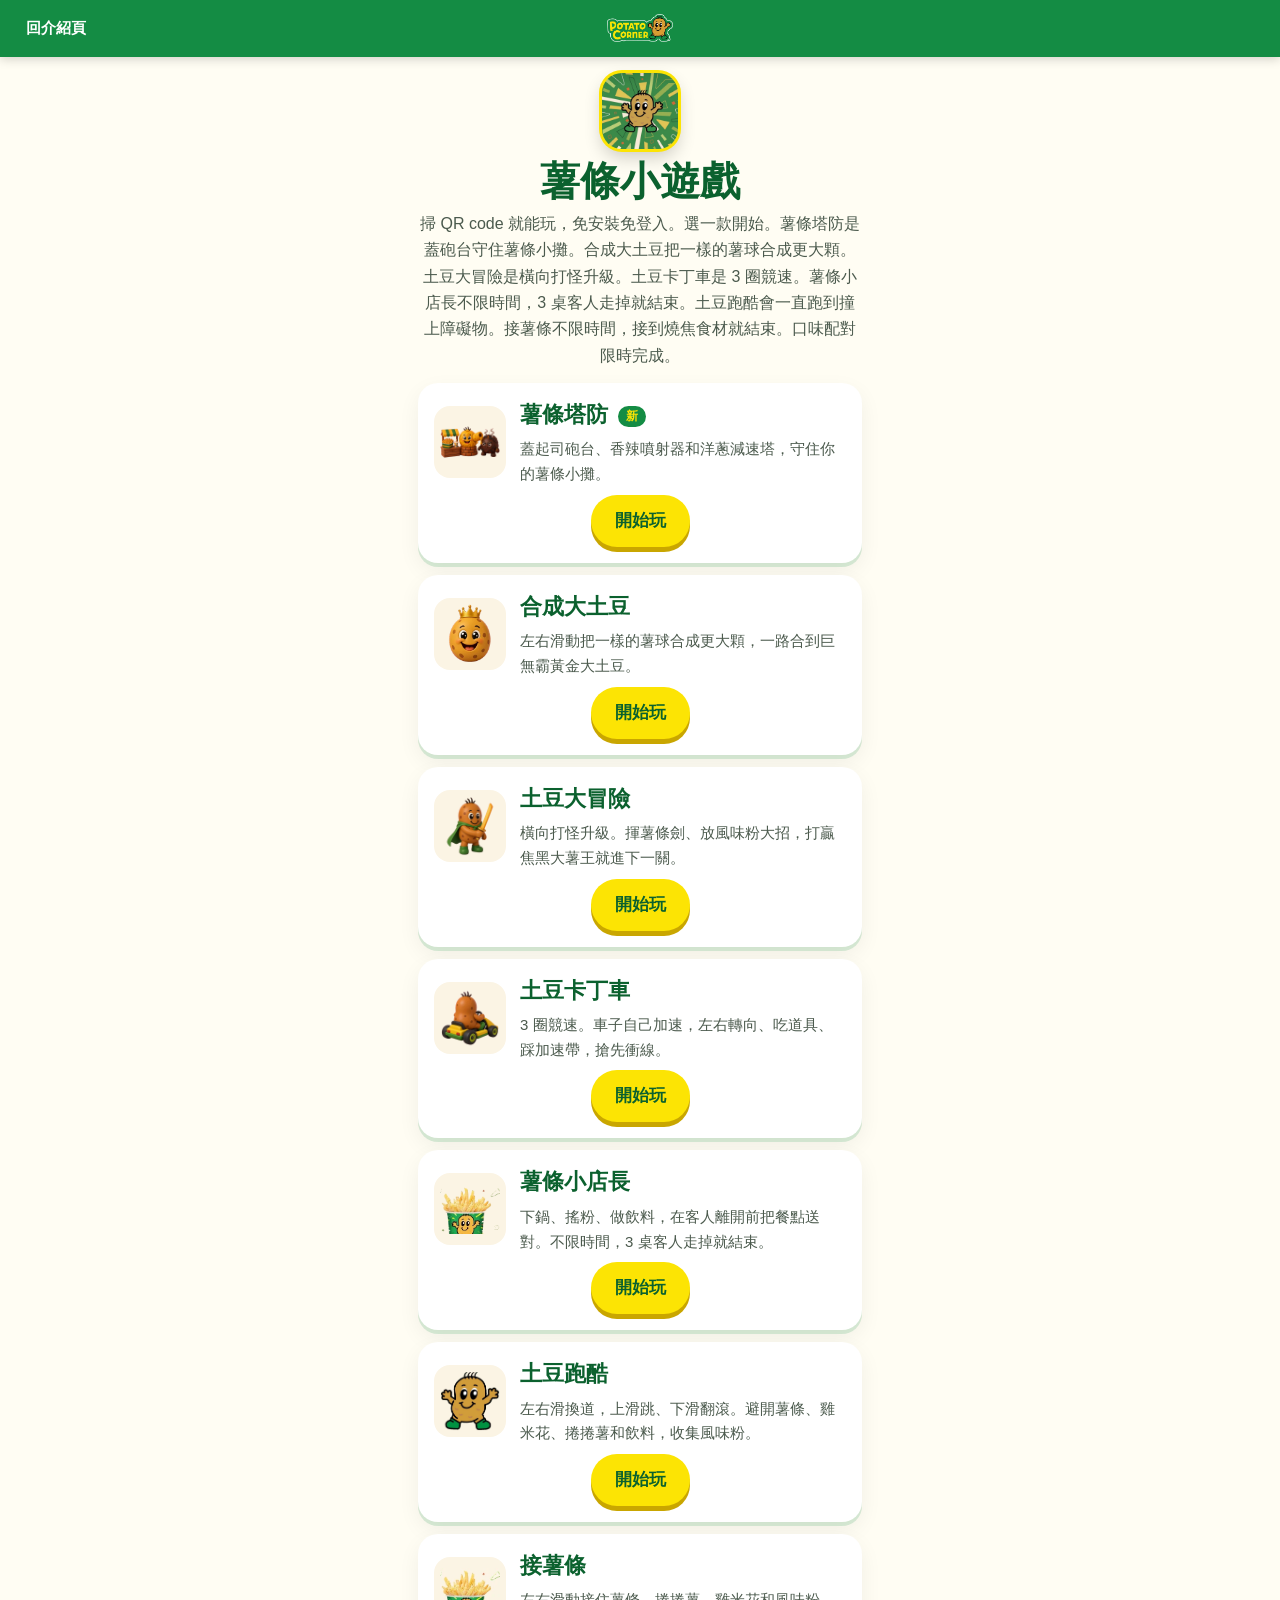
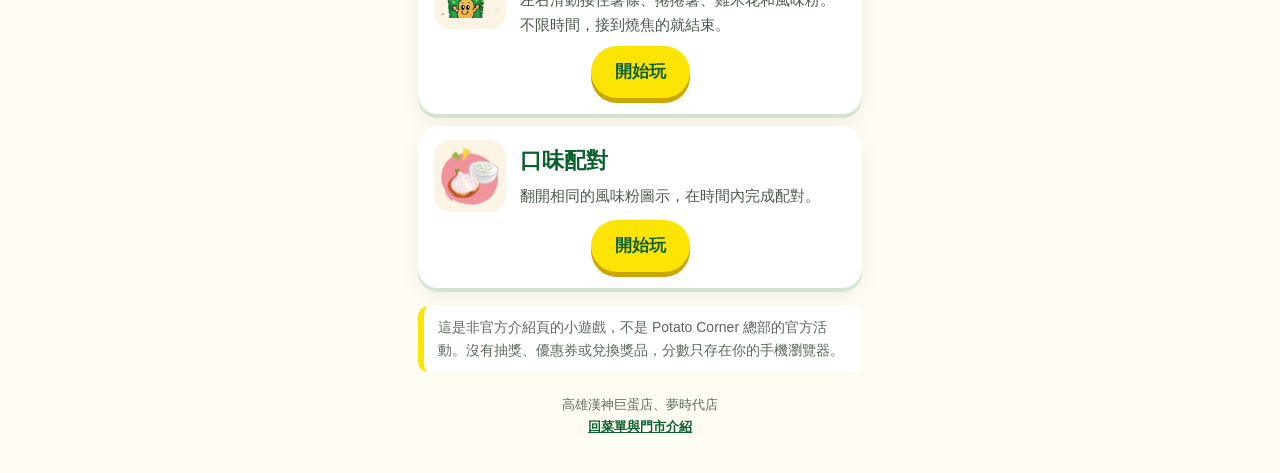
==== commit 2689b556: "Add Fry Tower Defense, a clay-style path defense game, to the games lobby" ====
--- a/games/index.html
+++ b/games/index.html
@@ -6,10 +6,10 @@
 <meta name="theme-color" content="#148c44">
 <meta name="apple-mobile-web-app-capable" content="yes">
 <title>薯條小遊戲｜Potato Corner（非官方）</title>
-<meta name="description" content="七款手機網頁薯條小遊戲：合成大土豆、土豆大冒險、土豆卡丁車、薯條小店長、土豆跑酷、接薯條、口味配對。掃 QR code 就能玩，免安裝免登入。這是非官方介紹頁的小遊戲。">
+<meta name="description" content="八款手機網頁薯條小遊戲：薯條塔防、合成大土豆、土豆大冒險、土豆卡丁車、薯條小店長、土豆跑酷、接薯條、口味配對。掃 QR code 就能玩，免安裝免登入。這是非官方介紹頁的小遊戲。">
 <link rel="icon" href="../assets/favicon.svg" type="image/svg+xml">
 <link rel="apple-touch-icon" href="../assets/apple-touch-icon.png">
-<link rel="stylesheet" href="games.css?v=31">
+<link rel="stylesheet" href="games.css?v=32">
 </head>
 <body class="menu">
 <header class="topbar">
@@ -21,14 +21,24 @@
 <div class="hero-mini">
 <img class="mascot-s" src="../assets/mascot.webp" alt="Potato Corner 吉祥物" width="92" height="92">
 <h1>薯條小遊戲</h1>
-<p>掃 QR code 就能玩，免安裝免登入。選一款開始。合成大土豆把一樣的薯球合成更大顆。土豆大冒險是橫向打怪升級。土豆卡丁車是 3 圈競速。薯條小店長不限時間，3 桌客人走掉就結束。土豆跑酷會一直跑到撞上障礙物。接薯條不限時間，接到燒焦食材就結束。口味配對限時完成。</p>
+<p>掃 QR code 就能玩，免安裝免登入。選一款開始。薯條塔防是蓋砲台守住薯條小攤。合成大土豆把一樣的薯球合成更大顆。土豆大冒險是橫向打怪升級。土豆卡丁車是 3 圈競速。薯條小店長不限時間，3 桌客人走掉就結束。土豆跑酷會一直跑到撞上障礙物。接薯條不限時間，接到燒焦食材就結束。口味配對限時完成。</p>
 </div>
 <div class="glist">
+<a class="gcard" href="td.html">
+<div class="row">
+<img class="ico" src="img/td/thumb.webp" alt="" width="72" height="72">
+<div>
+<h2>薯條塔防 <span class="new">新</span></h2>
+<p>蓋起司砲台、香辣噴射器和洋蔥減速塔，守住你的薯條小攤。</p>
+</div>
+</div>
+<div class="go"><span class="btn">開始玩</span></div>
+</a>
 <a class="gcard" href="merge.html">
 <div class="row">
 <img class="ico" src="img/merge/thumb.webp" alt="" width="72" height="72">
 <div>
-<h2>合成大土豆 <span class="new">新</span></h2>
+<h2>合成大土豆</h2>
 <p>左右滑動把一樣的薯球合成更大顆，一路合到巨無霸黃金大土豆。</p>
 </div>
 </div>
--- a/games/games.css
+++ b/games/games.css
@@ -652,3 +652,49 @@
   body.play.mergepage .overlay .ovt{font-size:22px}
   body.play.mergepage .how{font-size:12px;padding:6px 10px}
 }
+
+
+/* td — 薯條塔防, portrait fullscreen */
+html.tdpage{height:100%;height:100dvh;overflow:hidden;overscroll-behavior:none;touch-action:none}
+body.play.tdpage{position:fixed;inset:0;width:100vw;height:100%;height:100dvh;margin:0;padding:0;overflow:hidden;overscroll-behavior:none;touch-action:none;background:#5aaa32;-webkit-user-select:none;user-select:none}
+body.play.tdpage .stagewrap{position:fixed;inset:0;margin:0;max-width:none;width:100%;height:100%;border-radius:0;box-shadow:none;background:#5aaa32}
+body.play.tdpage,body.play.tdpage .stagewrap,body.play.tdpage canvas#stage{touch-action:none;overscroll-behavior:none}
+body.play.tdpage .runback{position:absolute;z-index:40;top:calc(8px + env(safe-area-inset-top,0px));left:calc(8px + env(safe-area-inset-left,0px));color:#fff;text-decoration:none;font-weight:700;font-size:13px;line-height:1;padding:7px 11px;border-radius:99px;background:rgba(0,0,0,.36)}
+body.play.tdpage .hud-mute{position:absolute;z-index:41;top:calc(8px + env(safe-area-inset-top,0px));right:calc(8px + env(safe-area-inset-right,0px));appearance:none;border:0;background:rgba(0,0,0,.4);color:#fff;font-weight:800;font-size:12px;line-height:1;border-radius:99px;padding:7px 11px;cursor:pointer;font-family:inherit;pointer-events:auto;-webkit-tap-highlight-color:transparent}
+body.play.tdpage .hud-mute[aria-pressed="true"]{background:rgba(80,20,20,.7);color:#fce404}
+body.play.tdpage .td-spd{position:absolute;z-index:41;top:calc(8px + env(safe-area-inset-top,0px));right:calc(62px + env(safe-area-inset-right,0px));appearance:none;border:0;background:rgba(0,0,0,.4);color:#fce404;font-weight:800;font-size:12px;line-height:1;border-radius:99px;padding:7px 11px;cursor:pointer;font-family:inherit;pointer-events:auto;-webkit-tap-highlight-color:transparent}
+body.play.tdpage .td-spd[aria-pressed="true"]{background:rgba(20,70,20,.75);color:#fce404}
+body.play.tdpage .tdhud{position:absolute;z-index:35;top:calc(10px + env(safe-area-inset-top,0px));left:0;right:0;display:flex;justify-content:center;flex-wrap:wrap;gap:8px 12px;padding:0 118px 0 64px;box-sizing:border-box;font-size:12px;font-weight:700;color:rgba(255,255,255,.92);text-shadow:0 1px 3px rgba(0,0,0,.55);pointer-events:none}
+body.play.tdpage .tdhud b{color:#fce404;font-weight:800}
+body.play.tdpage .tdhud[hidden],body.play.tdpage .td-spd[hidden],body.play.tdpage .td-next[hidden],body.play.tdpage .tdpan[hidden]{display:none!important}
+body.play.tdpage [hidden]{display:none!important}
+body.play.tdpage .td-next{position:absolute;z-index:42;left:50%;transform:translateX(-50%);bottom:calc(12px + env(safe-area-inset-bottom,0px));appearance:none;border:0;background:#fce404;color:#0b612e;font-weight:900;font-size:16px;line-height:1;padding:12px 26px;border-radius:99px;box-shadow:0 5px 0 #c9a600;cursor:pointer;font-family:inherit;white-space:nowrap;-webkit-tap-highlight-color:transparent}
+body.play.tdpage .td-next:active{transform:translateX(-50%) translateY(3px);box-shadow:0 2px 0 #c9a600}
+body.play.tdpage .tdpan{position:absolute;z-index:46;left:8px;right:8px;bottom:calc(70px + env(safe-area-inset-bottom,0px));background:rgba(8,42,18,.94);border:2px solid #fce404;border-radius:18px;padding:8px;display:flex;gap:6px;box-shadow:0 10px 28px rgba(0,0,0,.35);max-width:420px;margin:0 auto}
+body.play.tdpage .tdpan.tdpan-tow{justify-content:center;flex-wrap:wrap}
+body.play.tdpage .tdpick{flex:1;min-width:0;background:rgba(255,255,255,.1);border:0;border-radius:14px;color:#fff;padding:6px 4px 8px;display:flex;flex-direction:column;align-items:center;gap:1px;cursor:pointer;font-family:inherit;-webkit-tap-highlight-color:transparent}
+body.play.tdpage .tdpick img{width:52px;height:52px;object-fit:contain;display:block;pointer-events:none}
+body.play.tdpage .tdpick .nm{font-size:12px;font-weight:800;margin-top:2px}
+body.play.tdpage .tdpick .pr{color:#fce404;font-weight:800;font-size:13px}
+body.play.tdpage .tdpick .ds{font-size:10px;line-height:1.3;opacity:.88;text-align:center}
+body.play.tdpage .tdpick.off{opacity:.42;filter:grayscale(.45)}
+body.play.tdpage .tdact{appearance:none;border:0;border-radius:14px;padding:10px 16px;font-weight:800;font-size:14px;cursor:pointer;font-family:inherit;min-width:120px}
+body.play.tdpage .tdact.up{background:#fce404;color:#0b612e}
+body.play.tdpage .tdact.sell{background:rgba(255,255,255,.14);color:#fff}
+body.play.tdpage .tdact.off{opacity:.45;filter:grayscale(.3)}
+body.play.tdpage .td-stars{letter-spacing:1px;color:#fce404;font-size:14px;font-weight:900;width:100%;text-align:center}
+body.play.tdpage .overlay{padding:12px 16px;padding-top:calc(48px + env(safe-area-inset-top,0px));padding-bottom:calc(12px + env(safe-area-inset-bottom,0px));gap:8px;justify-content:center}
+.overlay.tdstart{background:linear-gradient(180deg,rgba(6,70,28,.35),rgba(6,50,22,.78)),url("img/td/cover.webp") center/cover no-repeat;justify-content:flex-end}
+.overlay.tdstart .ovcover{height:min(28vh,230px);width:auto;max-width:min(72vw,260px);object-fit:cover;border-radius:20px;box-shadow:0 8px 24px rgba(0,0,0,.32),0 0 0 3px #fce404;background:#f4e29a;flex:none}
+.overlay.tdover .ovcover,.overlay .ovcover[hidden]{display:none!important}
+body.play.tdpage .overlay .ovt{font-size:26px;font-weight:900}
+body.play.tdpage .overlay .ovs{font-size:15px;max-width:22em}
+body.play.tdpage .overlay .big{font-size:36px}
+body.play.tdpage .overlay .fine{flex:none;margin:6px 8px 0;font-size:11px;line-height:1.45;color:#d7eadc;text-align:center;max-width:26em}
+body.play.tdpage .how{max-width:min(360px,94%);font-size:13px;line-height:1.45;padding:8px 12px}
+.td-best{margin:0;font-weight:800;color:#fce404;font-size:14px;min-height:1em}
+@media (max-height:700px){
+  .overlay.tdstart .ovcover{height:min(22vh,160px)}
+  body.play.tdpage .overlay .ovt{font-size:22px}
+  body.play.tdpage .how{font-size:12px;padding:6px 10px}
+}
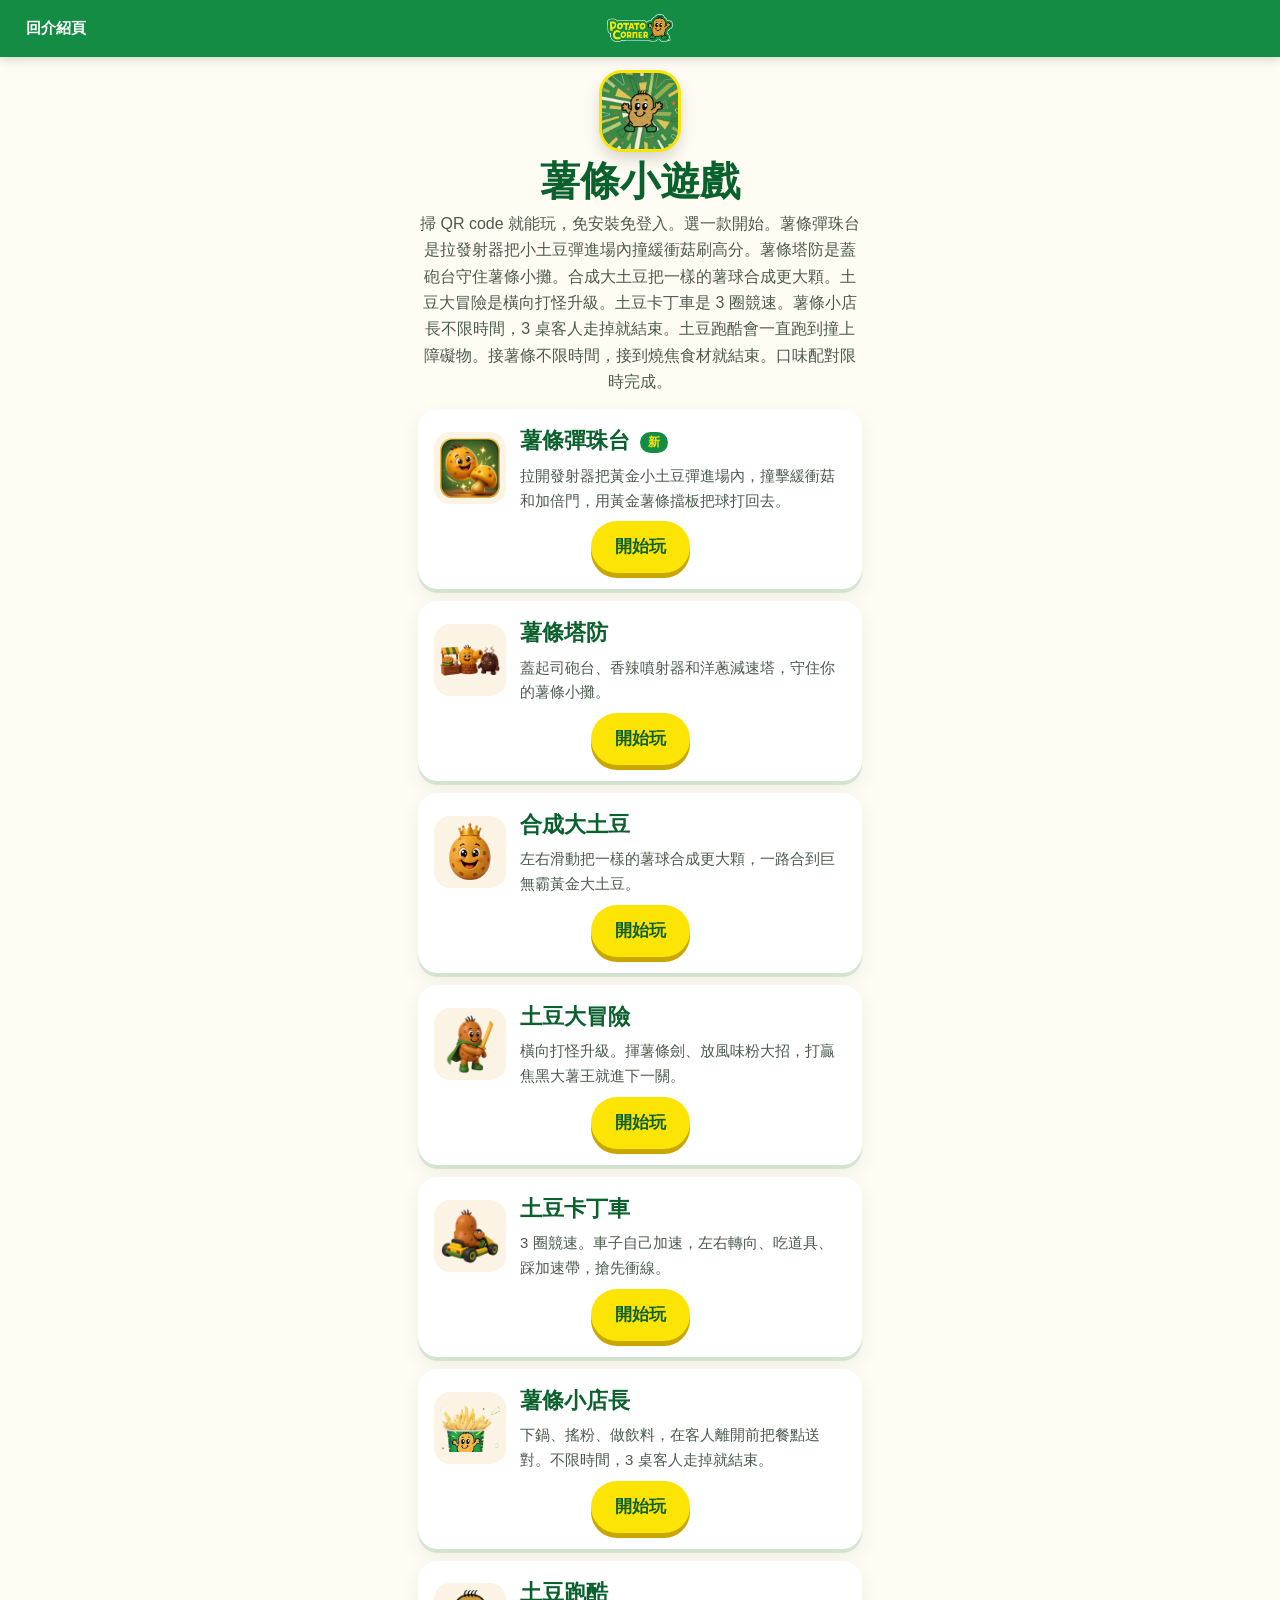
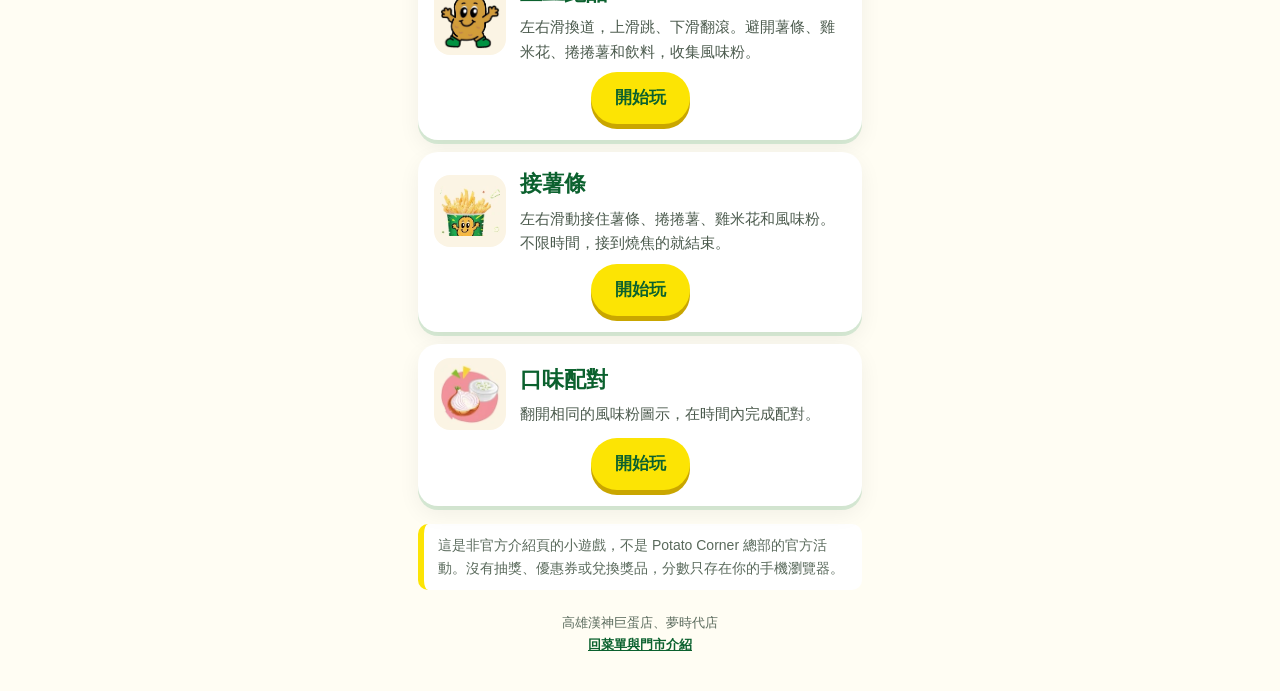
==== commit 9b1a7254: "Add Fry Pinball, a clay-style arcade pinball game, to the games lobby" ====
--- a/games/index.html
+++ b/games/index.html
@@ -6,10 +6,10 @@
 <meta name="theme-color" content="#148c44">
 <meta name="apple-mobile-web-app-capable" content="yes">
 <title>薯條小遊戲｜Potato Corner（非官方）</title>
-<meta name="description" content="八款手機網頁薯條小遊戲：薯條塔防、合成大土豆、土豆大冒險、土豆卡丁車、薯條小店長、土豆跑酷、接薯條、口味配對。掃 QR code 就能玩，免安裝免登入。這是非官方介紹頁的小遊戲。">
+<meta name="description" content="九款手機網頁薯條小遊戲：薯條彈珠台、薯條塔防、合成大土豆、土豆大冒險、土豆卡丁車、薯條小店長、土豆跑酷、接薯條、口味配對。掃 QR code 就能玩，免安裝免登入。這是非官方介紹頁的小遊戲。">
 <link rel="icon" href="../assets/favicon.svg" type="image/svg+xml">
 <link rel="apple-touch-icon" href="../assets/apple-touch-icon.png">
-<link rel="stylesheet" href="games.css?v=32">
+<link rel="stylesheet" href="games.css?v=33">
 </head>
 <body class="menu">
 <header class="topbar">
@@ -21,14 +21,24 @@
 <div class="hero-mini">
 <img class="mascot-s" src="../assets/mascot.webp" alt="Potato Corner 吉祥物" width="92" height="92">
 <h1>薯條小遊戲</h1>
-<p>掃 QR code 就能玩，免安裝免登入。選一款開始。薯條塔防是蓋砲台守住薯條小攤。合成大土豆把一樣的薯球合成更大顆。土豆大冒險是橫向打怪升級。土豆卡丁車是 3 圈競速。薯條小店長不限時間，3 桌客人走掉就結束。土豆跑酷會一直跑到撞上障礙物。接薯條不限時間，接到燒焦食材就結束。口味配對限時完成。</p>
+<p>掃 QR code 就能玩，免安裝免登入。選一款開始。薯條彈珠台是拉發射器把小土豆彈進場內撞緩衝菇刷高分。薯條塔防是蓋砲台守住薯條小攤。合成大土豆把一樣的薯球合成更大顆。土豆大冒險是橫向打怪升級。土豆卡丁車是 3 圈競速。薯條小店長不限時間，3 桌客人走掉就結束。土豆跑酷會一直跑到撞上障礙物。接薯條不限時間，接到燒焦食材就結束。口味配對限時完成。</p>
 </div>
 <div class="glist">
+<a class="gcard" href="pinball.html">
+<div class="row">
+<img class="ico" src="img/pinball/thumb.webp" alt="" width="72" height="72">
+<div>
+<h2>薯條彈珠台 <span class="new">新</span></h2>
+<p>拉開發射器把黃金小土豆彈進場內，撞擊緩衝菇和加倍門，用黃金薯條擋板把球打回去。</p>
+</div>
+</div>
+<div class="go"><span class="btn">開始玩</span></div>
+</a>
 <a class="gcard" href="td.html">
 <div class="row">
 <img class="ico" src="img/td/thumb.webp" alt="" width="72" height="72">
 <div>
-<h2>薯條塔防 <span class="new">新</span></h2>
+<h2>薯條塔防</h2>
 <p>蓋起司砲台、香辣噴射器和洋蔥減速塔，守住你的薯條小攤。</p>
 </div>
 </div>
--- a/games/games.css
+++ b/games/games.css
@@ -698,3 +698,42 @@
   body.play.tdpage .overlay .ovt{font-size:22px}
   body.play.tdpage .how{font-size:12px;padding:6px 10px}
 }
+
+/* pinball */
+html.pinpage{height:100%;height:100dvh;overflow:hidden;overscroll-behavior:none;touch-action:none}
+body.play.pinpage{position:fixed;inset:0;width:100vw;height:100%;height:100dvh;margin:0;padding:0;overflow:hidden;overscroll-behavior:none;touch-action:none;background:#2a1020;-webkit-user-select:none;user-select:none}
+body.play.pinpage .stagewrap{position:fixed;inset:0;margin:0;max-width:none;width:100%;height:100%;border-radius:0;box-shadow:none;background:#2a1020}
+body.play.pinpage,body.play.pinpage .stagewrap,body.play.pinpage canvas#stage{touch-action:none;overscroll-behavior:none}
+body.play.pinpage .runback{position:absolute;z-index:40;top:calc(8px + env(safe-area-inset-top,0px));left:calc(8px + env(safe-area-inset-left,0px));color:#fff;text-decoration:none;font-weight:700;font-size:13px;line-height:1;padding:7px 11px;border-radius:99px;background:rgba(0,0,0,.36)}
+body.play.pinpage .hud-mute{position:absolute;z-index:41;top:calc(8px + env(safe-area-inset-top,0px));right:calc(8px + env(safe-area-inset-right,0px));appearance:none;border:0;background:rgba(0,0,0,.4);color:#fff;font-weight:800;font-size:12px;line-height:1;border-radius:99px;padding:7px 11px;cursor:pointer;font-family:inherit;pointer-events:auto;-webkit-tap-highlight-color:transparent}
+body.play.pinpage .hud-mute[aria-pressed="true"]{background:rgba(80,20,20,.7);color:#fce404}
+body.play.pinpage .pinhud{position:absolute;z-index:35;top:calc(10px + env(safe-area-inset-top,0px));left:0;right:0;display:flex;justify-content:center;align-items:center;flex-wrap:wrap;gap:8px 12px;padding:0 72px 0 72px;box-sizing:border-box;font-size:13px;font-weight:700;color:rgba(255,255,255,.92);text-shadow:0 1px 3px rgba(0,0,0,.55);pointer-events:none}
+body.play.pinpage .pinhud b{color:#fce404;font-weight:800}
+body.play.pinpage .pinhud[hidden]{display:none!important}
+body.play.pinpage .pin-lives{display:inline-flex;gap:3px;align-items:center}
+body.play.pinpage .pin-lives img{width:20px;height:20px;object-fit:contain;display:block;filter:drop-shadow(0 1px 1px rgba(0,0,0,.45))}
+body.play.pinpage .pin-lives img.off{opacity:.28;filter:grayscale(.8) drop-shadow(0 1px 1px rgba(0,0,0,.3))}
+body.play.pinpage .pinpads{position:absolute;z-index:42;left:0;right:0;bottom:calc(6px + env(safe-area-inset-bottom,0px));display:flex;justify-content:space-between;align-items:flex-end;gap:10px;padding:0 12px;pointer-events:none}
+body.play.pinpage .pinpads[hidden]{display:none!important}
+body.play.pinpage .pbtn{pointer-events:auto;appearance:none;border:0;font-family:inherit;font-weight:900;cursor:pointer;-webkit-tap-highlight-color:transparent;touch-action:none;color:#fff;box-shadow:0 5px 0 rgba(0,0,0,.35);user-select:none}
+body.play.pinpage .pbtn-l,body.play.pinpage .pbtn-r{width:92px;height:62px;border-radius:18px;background:linear-gradient(180deg,#f6c132,#d88912);color:#5a3200;font-size:26px;line-height:1}
+body.play.pinpage .pbtn-shoot{width:74px;height:74px;border-radius:99px;background:linear-gradient(180deg,#fff36a,#fce404 55%,#d7b400);color:#0b612e;font-size:15px;box-shadow:0 0 0 3px rgba(252,228,4,.35),0 6px 0 rgba(0,0,0,.35)}
+body.play.pinpage .pbtn.held,body.play.pinpage .pbtn:active{transform:translateY(3px);box-shadow:0 2px 0 rgba(0,0,0,.35);filter:brightness(1.08)}
+body.play.pinpage .overlay{padding:12px 16px;padding-top:calc(48px + env(safe-area-inset-top,0px));padding-bottom:calc(12px + env(safe-area-inset-bottom,0px));gap:8px;justify-content:center}
+.overlay.pinstart{background:linear-gradient(180deg,rgba(40,10,24,.35),rgba(20,6,14,.82)),url("img/pinball/cover.webp") center/cover no-repeat;justify-content:flex-end}
+.overlay.pinstart .ovcover{height:min(28vh,230px);width:auto;max-width:min(72vw,260px);object-fit:cover;border-radius:20px;box-shadow:0 8px 24px rgba(0,0,0,.32),0 0 0 3px #fce404;background:#f4e29a;flex:none}
+.overlay.pinover .ovcover,.overlay .ovcover[hidden]{display:none!important}
+body.play.pinpage .overlay .ovt{font-size:26px;font-weight:900}
+body.play.pinpage .overlay .ovs{font-size:15px;max-width:22em}
+body.play.pinpage .overlay .big{font-size:36px}
+body.play.pinpage .overlay .fine{flex:none;margin:6px 8px 0;font-size:11px;line-height:1.45;color:#d7eadc;text-align:center;max-width:26em}
+body.play.pinpage .how{max-width:min(360px,94%);font-size:13px;line-height:1.45;padding:8px 12px}
+body.play.pinpage #toLobby[hidden],body.play.pinpage .how[hidden]{display:none!important}
+.pin-best{margin:0;font-weight:800;color:#fce404;font-size:14px;min-height:1em}
+@media (max-height:700px){
+  .overlay.pinstart .ovcover{height:min(22vh,160px)}
+  body.play.pinpage .overlay .ovt{font-size:22px}
+  body.play.pinpage .how{font-size:12px;padding:6px 10px}
+  body.play.pinpage .pbtn-l,body.play.pinpage .pbtn-r{width:80px;height:54px}
+  body.play.pinpage .pbtn-shoot{width:64px;height:64px;font-size:14px}
+}
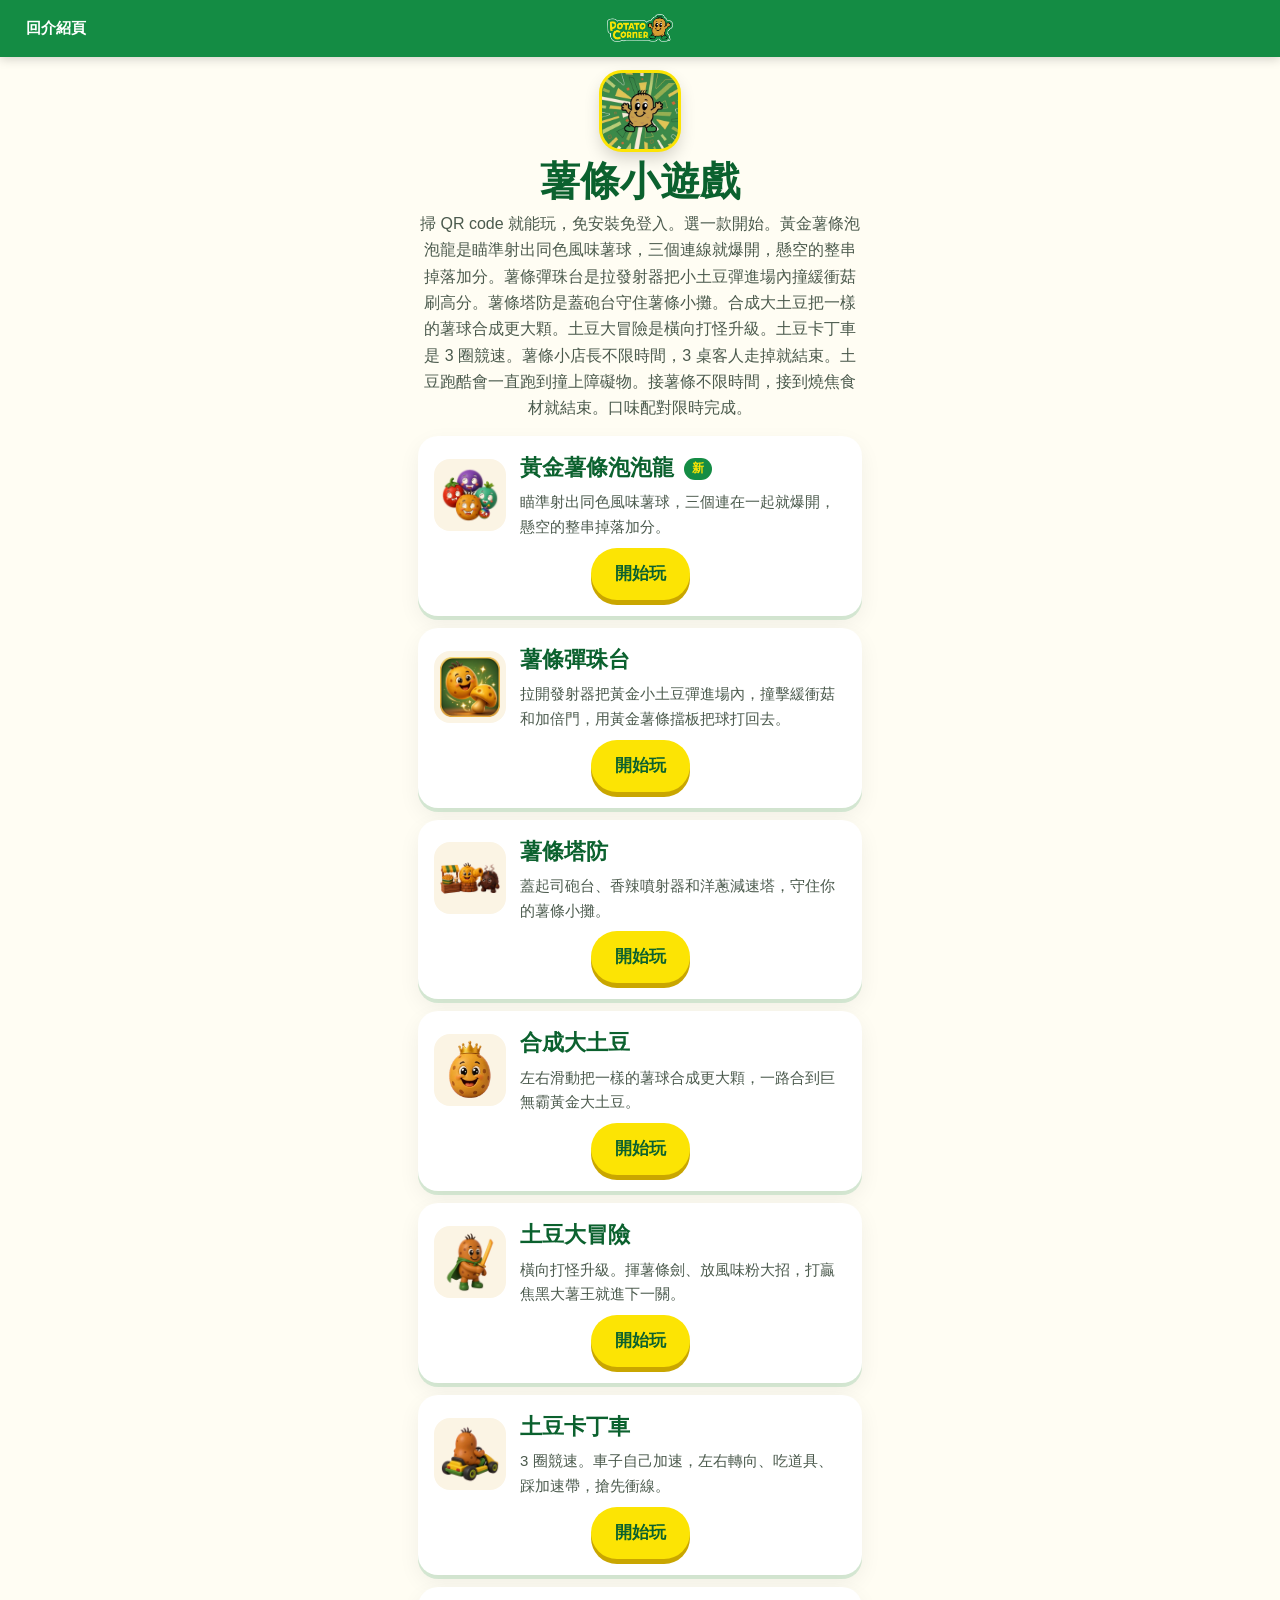
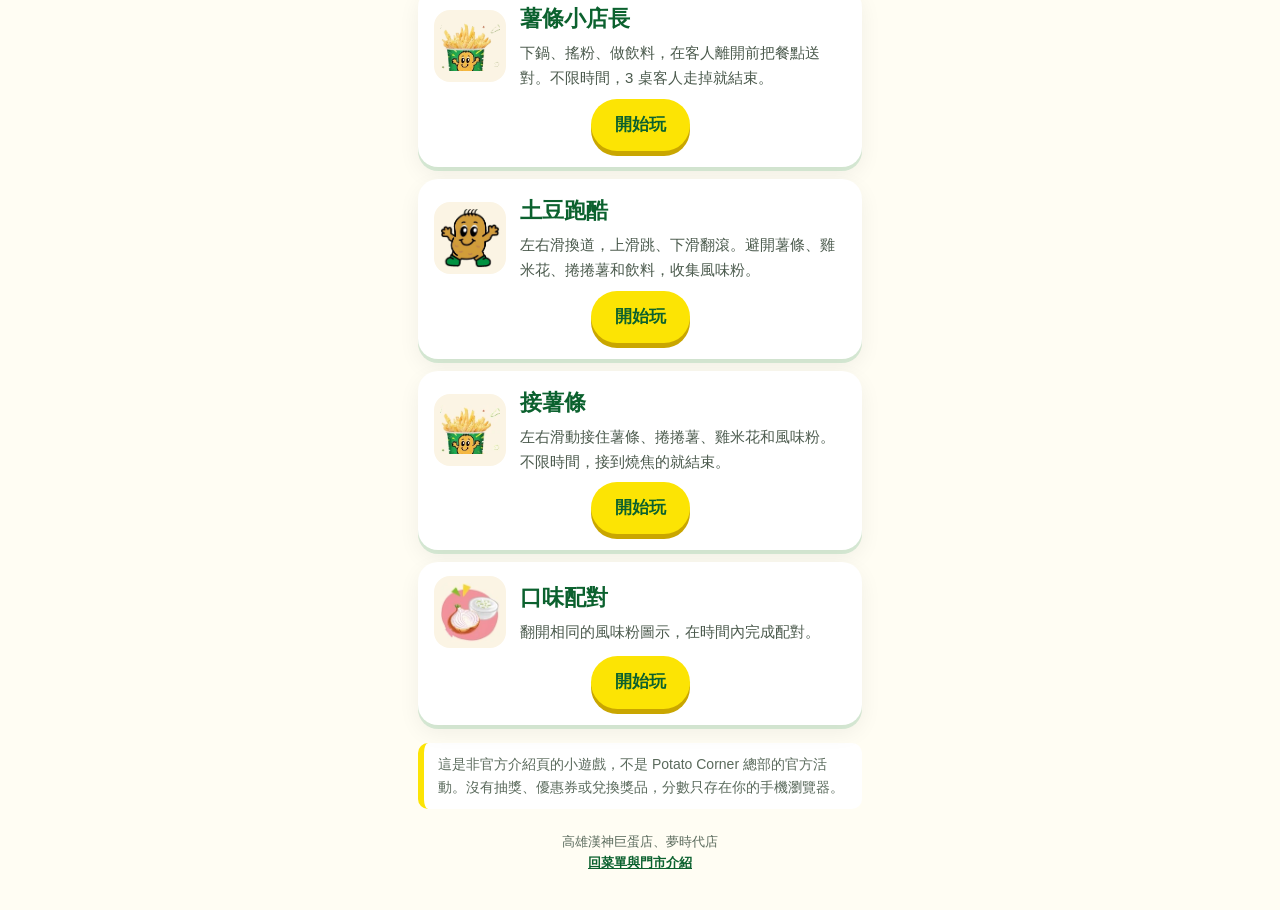
==== commit 06df1756: "Add Golden Fry Bubble Shooter, a clay-style puzzle, to the games lobby" ====
--- a/games/index.html
+++ b/games/index.html
@@ -6,10 +6,10 @@
 <meta name="theme-color" content="#148c44">
 <meta name="apple-mobile-web-app-capable" content="yes">
 <title>薯條小遊戲｜Potato Corner（非官方）</title>
-<meta name="description" content="九款手機網頁薯條小遊戲：薯條彈珠台、薯條塔防、合成大土豆、土豆大冒險、土豆卡丁車、薯條小店長、土豆跑酷、接薯條、口味配對。掃 QR code 就能玩，免安裝免登入。這是非官方介紹頁的小遊戲。">
+<meta name="description" content="十款手機網頁薯條小遊戲：黃金薯條泡泡龍、薯條彈珠台、薯條塔防、合成大土豆、土豆大冒險、土豆卡丁車、薯條小店長、土豆跑酷、接薯條、口味配對。掃 QR code 就能玩，免安裝免登入。這是非官方介紹頁的小遊戲。">
 <link rel="icon" href="../assets/favicon.svg" type="image/svg+xml">
 <link rel="apple-touch-icon" href="../assets/apple-touch-icon.png">
-<link rel="stylesheet" href="games.css?v=33">
+<link rel="stylesheet" href="games.css?v=34">
 </head>
 <body class="menu">
 <header class="topbar">
@@ -21,14 +21,24 @@
 <div class="hero-mini">
 <img class="mascot-s" src="../assets/mascot.webp" alt="Potato Corner 吉祥物" width="92" height="92">
 <h1>薯條小遊戲</h1>
-<p>掃 QR code 就能玩，免安裝免登入。選一款開始。薯條彈珠台是拉發射器把小土豆彈進場內撞緩衝菇刷高分。薯條塔防是蓋砲台守住薯條小攤。合成大土豆把一樣的薯球合成更大顆。土豆大冒險是橫向打怪升級。土豆卡丁車是 3 圈競速。薯條小店長不限時間，3 桌客人走掉就結束。土豆跑酷會一直跑到撞上障礙物。接薯條不限時間，接到燒焦食材就結束。口味配對限時完成。</p>
+<p>掃 QR code 就能玩，免安裝免登入。選一款開始。黃金薯條泡泡龍是瞄準射出同色風味薯球，三個連線就爆開，懸空的整串掉落加分。薯條彈珠台是拉發射器把小土豆彈進場內撞緩衝菇刷高分。薯條塔防是蓋砲台守住薯條小攤。合成大土豆把一樣的薯球合成更大顆。土豆大冒險是橫向打怪升級。土豆卡丁車是 3 圈競速。薯條小店長不限時間，3 桌客人走掉就結束。土豆跑酷會一直跑到撞上障礙物。接薯條不限時間，接到燒焦食材就結束。口味配對限時完成。</p>
 </div>
 <div class="glist">
+<a class="gcard" href="bubble.html">
+<div class="row">
+<img class="ico" src="img/bubble/thumb.webp" alt="" width="72" height="72">
+<div>
+<h2>黃金薯條泡泡龍 <span class="new">新</span></h2>
+<p>瞄準射出同色風味薯球，三個連在一起就爆開，懸空的整串掉落加分。</p>
+</div>
+</div>
+<div class="go"><span class="btn">開始玩</span></div>
+</a>
 <a class="gcard" href="pinball.html">
 <div class="row">
 <img class="ico" src="img/pinball/thumb.webp" alt="" width="72" height="72">
 <div>
-<h2>薯條彈珠台 <span class="new">新</span></h2>
+<h2>薯條彈珠台</h2>
 <p>拉開發射器把黃金小土豆彈進場內，撞擊緩衝菇和加倍門，用黃金薯條擋板把球打回去。</p>
 </div>
 </div>
--- a/games/games.css
+++ b/games/games.css
@@ -737,3 +737,37 @@
   body.play.pinpage .pbtn-l,body.play.pinpage .pbtn-r{width:80px;height:54px}
   body.play.pinpage .pbtn-shoot{width:64px;height:64px;font-size:14px}
 }
+
+/* bubble — 黃金薯條泡泡龍, portrait fullscreen like merge */
+html.bubpage{height:100%;height:100dvh;overflow:hidden;overscroll-behavior:none;touch-action:none}
+body.play.bubpage{position:fixed;inset:0;width:100vw;height:100%;height:100dvh;margin:0;padding:0;overflow:hidden;overscroll-behavior:none;touch-action:none;background:#5aaa32;-webkit-user-select:none;user-select:none}
+body.play.bubpage .stagewrap{position:fixed;inset:0;margin:0;max-width:none;width:100%;height:100%;border-radius:0;box-shadow:none;background:#5aaa32}
+body.play.bubpage,body.play.bubpage .stagewrap,body.play.bubpage canvas#stage{touch-action:none;overscroll-behavior:none}
+body.play.bubpage .runback{position:absolute;z-index:40;top:calc(8px + env(safe-area-inset-top,0px));left:calc(8px + env(safe-area-inset-left,0px));color:#fff;text-decoration:none;font-weight:700;font-size:13px;line-height:1;padding:7px 11px;border-radius:99px;background:rgba(0,0,0,.36)}
+body.play.bubpage .hud-mute{position:absolute;z-index:41;top:calc(8px + env(safe-area-inset-top,0px));right:calc(8px + env(safe-area-inset-right,0px));appearance:none;border:0;background:rgba(0,0,0,.4);color:#fff;font-weight:800;font-size:12px;line-height:1;border-radius:99px;padding:7px 11px;cursor:pointer;font-family:inherit;pointer-events:auto;-webkit-tap-highlight-color:transparent}
+body.play.bubpage .hud-mute[aria-pressed="true"]{background:rgba(80,20,20,.7);color:#fce404}
+body.play.bubpage .bubhud{position:absolute;z-index:35;top:calc(10px + env(safe-area-inset-top,0px));left:0;right:0;display:flex;justify-content:center;flex-wrap:wrap;gap:8px 14px;padding:0 86px 0 72px;box-sizing:border-box;font-size:13px;font-weight:700;color:rgba(255,255,255,.92);text-shadow:0 1px 3px rgba(0,0,0,.55);pointer-events:none}
+body.play.bubpage .bubhud b{color:#fce404;font-weight:800}
+body.play.bubpage .bubhud[hidden]{display:none!important}
+body.play.bubpage .bub-next{position:absolute;z-index:38;left:0;top:0;transform:translate(-50%,-50%);width:72px;height:72px;padding:0;margin:0;border:3px solid #fce404;border-radius:50%;background:radial-gradient(circle at 35% 30%,#fff6c8,#f0c14a 62%,#d39a20);box-shadow:0 4px 0 rgba(0,0,0,.28),0 6px 12px rgba(0,0,0,.2);display:flex;flex-direction:column;align-items:center;justify-content:center;gap:0;cursor:pointer;font-family:inherit;color:#3a2208;pointer-events:auto;-webkit-tap-highlight-color:transparent;touch-action:none;appearance:none}
+body.play.bubpage .bub-next[hidden]{display:none!important}
+body.play.bubpage .bub-next span{font-size:9px;font-weight:900;line-height:1;margin-top:2px}
+body.play.bubpage .bub-next img{width:44px;height:44px;object-fit:contain;pointer-events:none;display:block;margin-top:-2px}
+body.play.bubpage .overlay{padding:12px 16px;padding-top:calc(48px + env(safe-area-inset-top,0px));padding-bottom:calc(12px + env(safe-area-inset-bottom,0px));gap:8px;justify-content:center}
+.overlay.bubstart{background:linear-gradient(180deg,rgba(6,70,28,.35),rgba(6,50,22,.82)),url("img/bubble/cover.webp") center/cover no-repeat;justify-content:flex-end}
+.overlay.bubstart .ovcover{height:min(28vh,230px);width:auto;max-width:min(72vw,260px);object-fit:cover;border-radius:20px;box-shadow:0 8px 24px rgba(0,0,0,.32),0 0 0 3px #fce404;background:#f4e29a;flex:none}
+.overlay.bubover .ovcover,.overlay .ovcover[hidden]{display:none!important}
+body.play.bubpage .overlay .ovt{font-size:26px;font-weight:900}
+body.play.bubpage .overlay .ovs{font-size:15px;max-width:22em}
+body.play.bubpage .overlay .big{font-size:36px}
+body.play.bubpage .overlay .fine{flex:none;margin:6px 8px 0;font-size:11px;line-height:1.45;color:#d7eadc;text-align:center;max-width:26em}
+body.play.bubpage .how{max-width:min(360px,94%);font-size:13px;line-height:1.45;padding:8px 12px}
+body.play.bubpage #toLobby[hidden],body.play.bubpage .how[hidden]{display:none!important}
+.bub-best{margin:0;font-weight:800;color:#fce404;font-size:14px;min-height:1em}
+@media (max-height:700px){
+  .overlay.bubstart .ovcover{height:min(22vh,160px)}
+  body.play.bubpage .overlay .ovt{font-size:22px}
+  body.play.bubpage .how{font-size:12px;padding:6px 10px}
+  body.play.bubpage .bub-next{width:64px;height:64px}
+  body.play.bubpage .bub-next img{width:38px;height:38px}
+}
